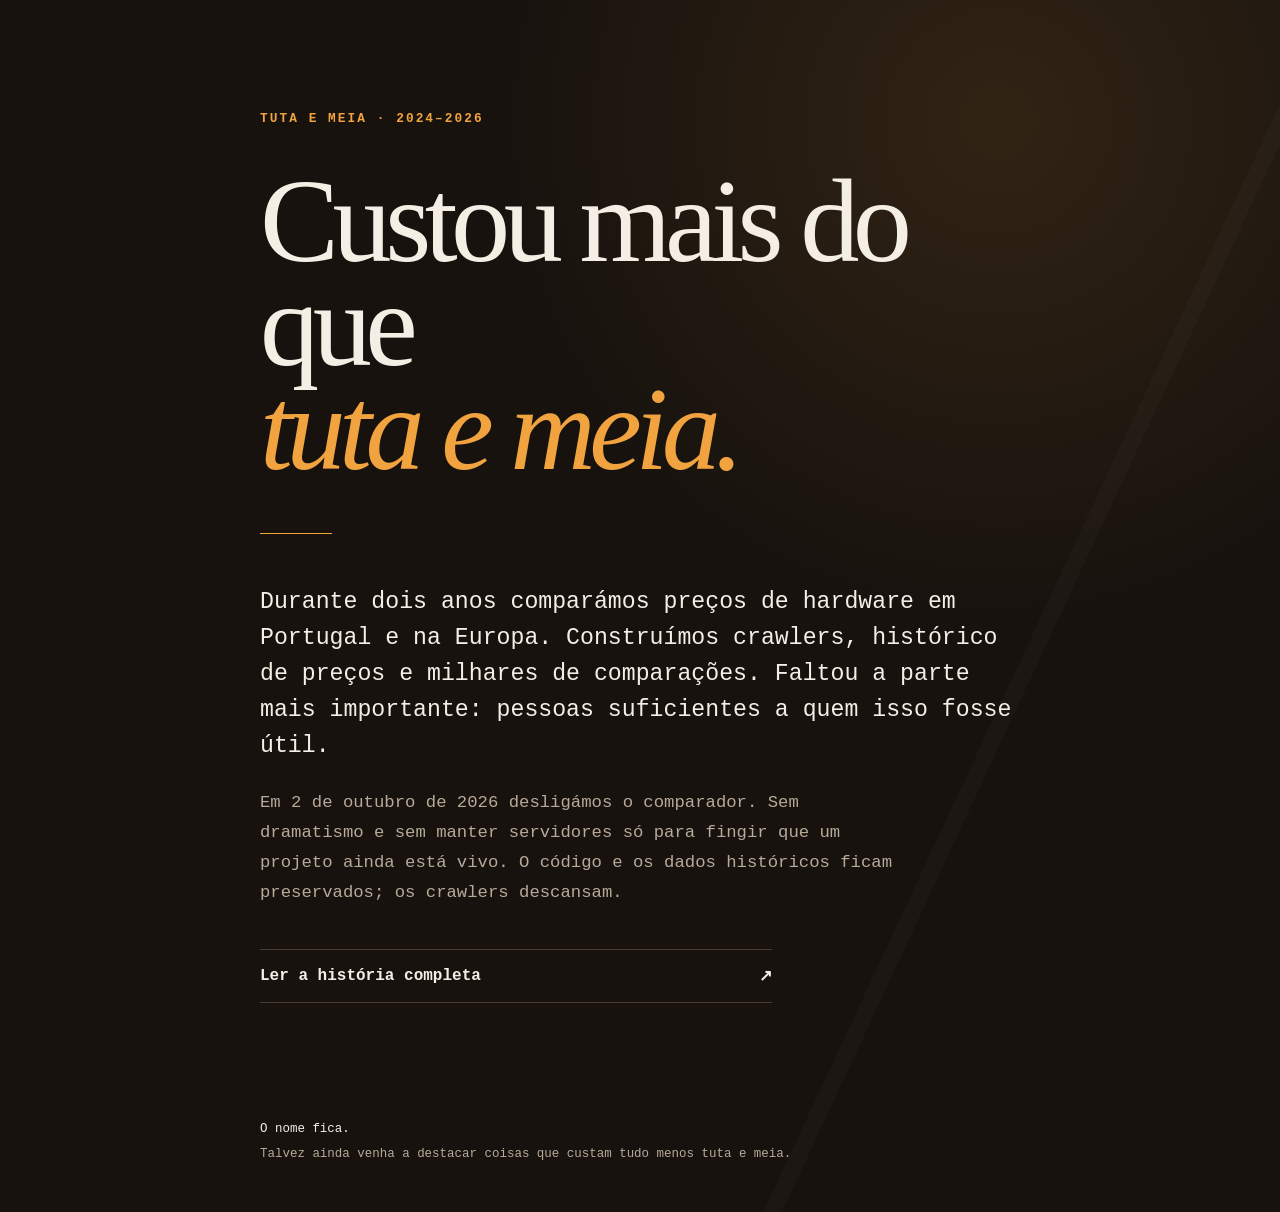
==== index.html @ b6647447 "Publish Tuta e Meia closure page" ====
<!doctype html>
<html lang="pt">
<head>
  <meta charset="utf-8">
  <meta name="viewport" content="width=device-width, initial-scale=1">
  <title>Tuta e Meia — fim das comparações</title>
  <meta name="description" content="O comparador de preços Tuta e Meia encerrou em 2 de outubro de 2026. O nome fica; os crawlers descansam.">
  <meta name="theme-color" content="#17120e">
  <link rel="canonical" href="https://tutaemeia.pt/">
  <link rel="stylesheet" href="/styles.css">
</head>
<body>
  <main>
    <p class="eyebrow">Tuta e Meia · 2024–2026</p>
    <h1>Custou mais do que<br><em>tuta e meia.</em></h1>

    <div class="rule" aria-hidden="true"></div>

    <p class="lead">
      Durante dois anos comparámos preços de hardware em Portugal e na Europa.
      Construímos crawlers, histórico de preços e milhares de comparações.
      Faltou a parte mais importante: pessoas suficientes a quem isso fosse útil.
    </p>

    <p>
      Em 2 de outubro de 2026 desligámos o comparador. Sem dramatismo e sem
      manter servidores só para fingir que um projeto ainda está vivo.
      O código e os dados históricos ficam preservados; os crawlers descansam.
    </p>

    <a class="story" href="https://blog.seliver.eu/i-built-a-price-comparison-engine-and-almost-nobody-came/">
      <span>Ler a história completa</span>
      <span aria-hidden="true">↗</span>
    </a>

    <footer>
      <span>O nome fica.</span>
      <span>Talvez ainda venha a destacar coisas que custam tudo menos tuta e meia.</span>
    </footer>
  </main>
</body>
</html>
---- styles.css ----
:root {
  color-scheme: dark;
  --ink: #f5eee5;
  --muted: #b8aa9a;
  --paper: #17120e;
  --accent: #f1a340;
  --line: #4a3b2e;
}

* {
  box-sizing: border-box;
}

html {
  min-height: 100%;
  background: var(--paper);
}

body {
  min-height: 100vh;
  margin: 0;
  color: var(--ink);
  background:
    radial-gradient(circle at 78% 10%, rgb(241 163 64 / 12%), transparent 32rem),
    linear-gradient(115deg, transparent 0 72%, rgb(255 255 255 / 2%) 72% 73%, transparent 73%);
  font-family: ui-monospace, SFMono-Regular, Menlo, Monaco, Consolas, "Liberation Mono", monospace;
}

main {
  width: min(100% - 2.5rem, 760px);
  margin: 0 auto;
  padding: clamp(4rem, 12vh, 9rem) 0 3rem;
}

.eyebrow {
  margin: 0 0 2.4rem;
  color: var(--accent);
  font-size: 0.8rem;
  font-weight: 700;
  letter-spacing: 0.16em;
  text-transform: uppercase;
}

h1 {
  max-width: 13ch;
  margin: 0;
  font-family: Georgia, "Times New Roman", serif;
  font-size: clamp(3.1rem, 10vw, 7.4rem);
  font-weight: 400;
  letter-spacing: -0.055em;
  line-height: 0.88;
}

h1 em {
  color: var(--accent);
  font-weight: 400;
}

.rule {
  width: 4.5rem;
  height: 1px;
  margin: 3.2rem 0;
  background: var(--accent);
}

p {
  max-width: 62ch;
  color: var(--muted);
  font-size: clamp(0.98rem, 2vw, 1.08rem);
  line-height: 1.75;
}

.lead {
  color: var(--ink);
  font-size: clamp(1.15rem, 3vw, 1.45rem);
  line-height: 1.55;
}

.story {
  display: flex;
  width: min(100%, 32rem);
  align-items: center;
  justify-content: space-between;
  margin-top: 2.5rem;
  padding: 1rem 0;
  border-top: 1px solid var(--line);
  border-bottom: 1px solid var(--line);
  color: var(--ink);
  font-weight: 700;
  text-decoration: none;
  transition: color 150ms ease, border-color 150ms ease;
}

.story:hover,
.story:focus-visible {
  border-color: var(--accent);
  color: var(--accent);
}

footer {
  display: grid;
  gap: 0.35rem;
  margin-top: clamp(5rem, 13vh, 9rem);
  color: var(--muted);
  font-size: 0.78rem;
  line-height: 1.55;
}

footer span:first-child {
  color: var(--ink);
}

@media (max-width: 520px) {
  main {
    width: min(100% - 2rem, 760px);
    padding-top: 3rem;
  }

  h1 {
    font-size: clamp(3rem, 16vw, 5rem);
  }
}
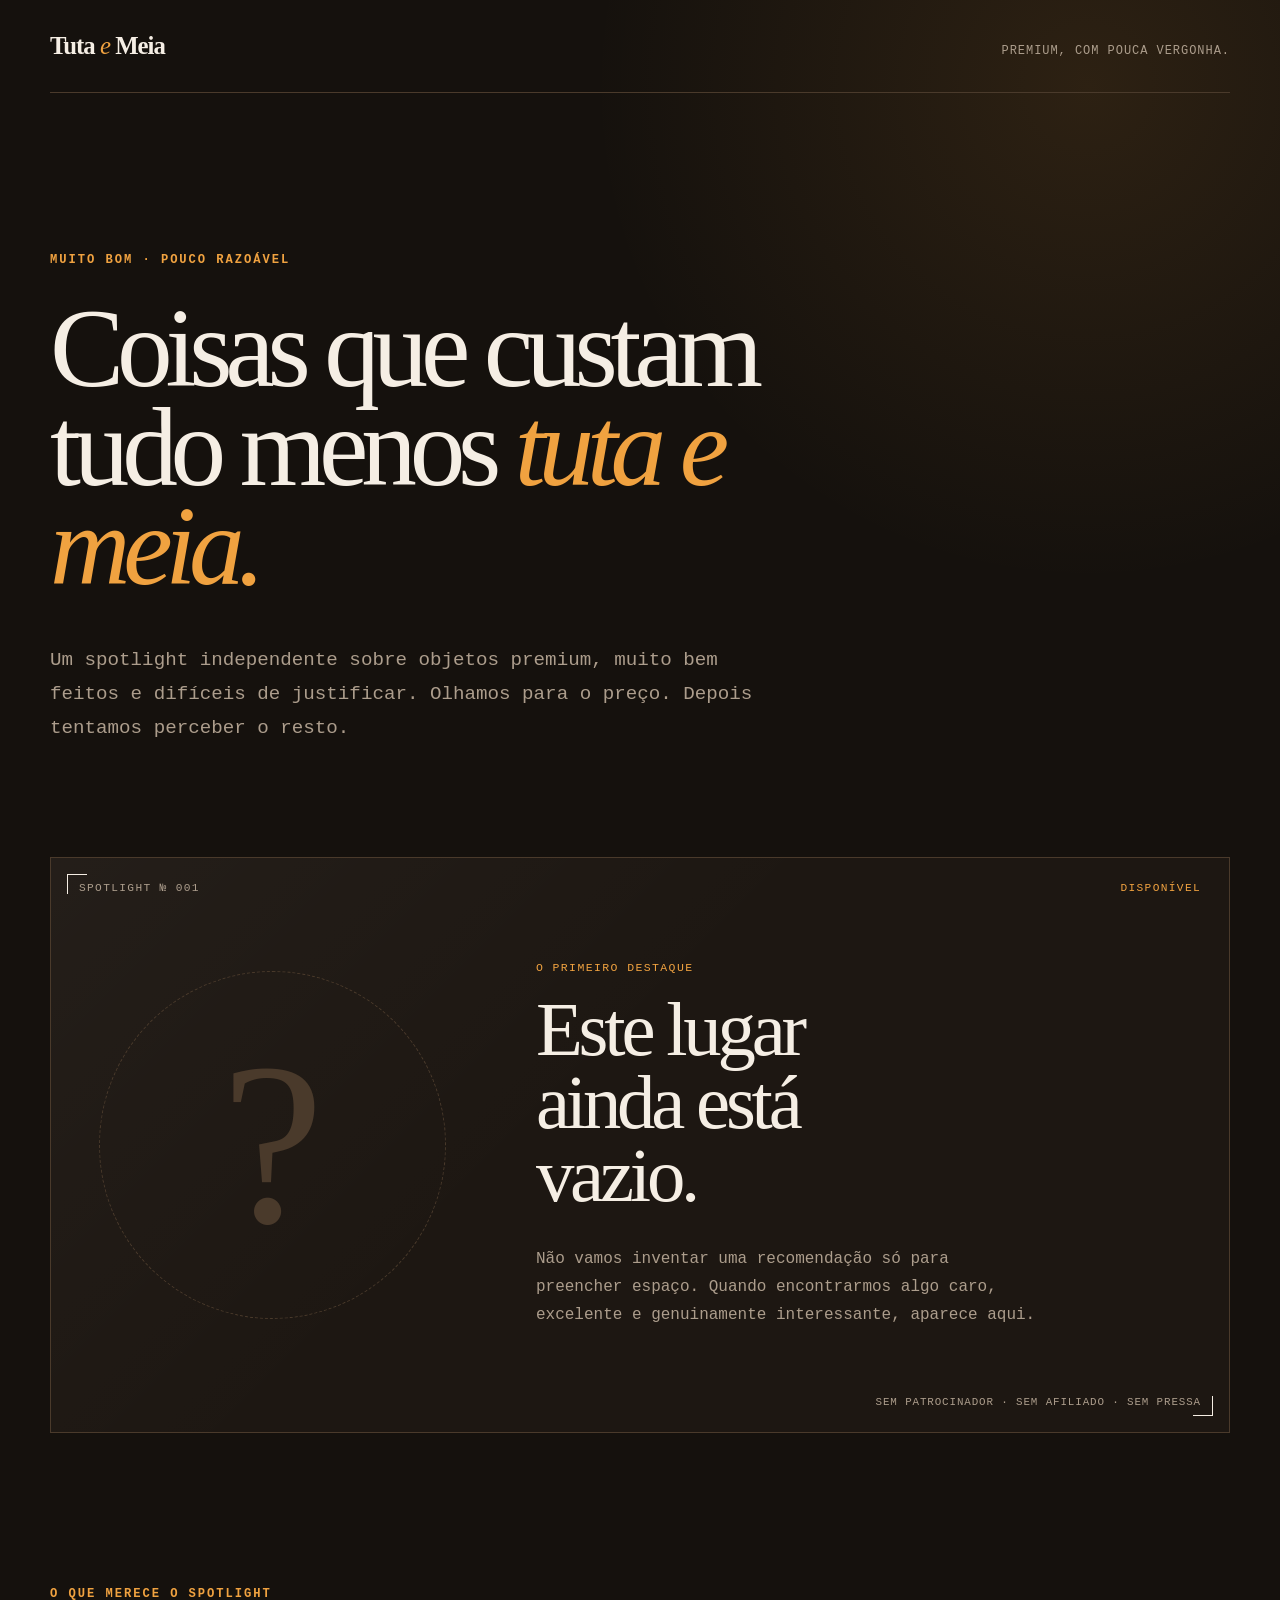
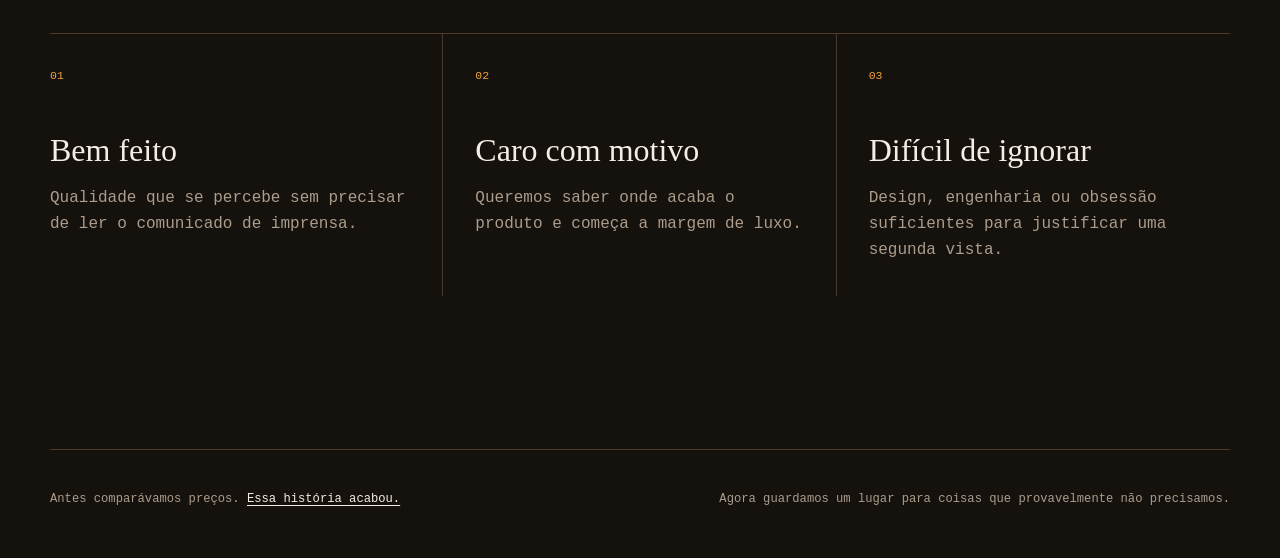
==== commit f292df42: "Turn homepage into premium spotlight landing page" ====
--- a/index.html
+++ b/index.html
@@ -3,40 +3,71 @@
 <head>
   <meta charset="utf-8">
   <meta name="viewport" content="width=device-width, initial-scale=1">
-  <title>Tuta e Meia — fim das comparações</title>
-  <meta name="description" content="O comparador de preços Tuta e Meia encerrou em 2 de outubro de 2026. O nome fica; os crawlers descansam.">
-  <meta name="theme-color" content="#17120e">
+  <title>Tuta e Meia — coisas que custam tudo menos tuta e meia</title>
+  <meta name="description" content="Um spotlight independente sobre objetos premium, muito bem feitos e difíceis de justificar.">
+  <meta name="theme-color" content="#15110d">
   <link rel="canonical" href="https://tutaemeia.pt/">
   <link rel="stylesheet" href="/styles.css">
 </head>
 <body>
+  <header class="site-header">
+    <a class="brand" href="/" aria-label="Tuta e Meia — início">Tuta <i>e</i> Meia</a>
+    <p>Premium, com pouca vergonha.</p>
+  </header>
+
   <main>
-    <p class="eyebrow">Tuta e Meia · 2024–2026</p>
-    <h1>Custou mais do que<br><em>tuta e meia.</em></h1>
+    <section class="hero" aria-labelledby="title">
+      <p class="eyebrow">Muito bom · Pouco razoável</p>
+      <h1 id="title">Coisas que custam<br>tudo menos <em>tuta e meia.</em></h1>
+      <p class="intro">
+        Um spotlight independente sobre objetos premium, muito bem feitos
+        e difíceis de justificar. Olhamos para o preço. Depois tentamos perceber o resto.
+      </p>
+    </section>
 
-    <div class="rule" aria-hidden="true"></div>
+    <section class="spotlight" aria-labelledby="spotlight-title">
+      <div class="spotlight-meta">
+        <span>Spotlight № 001</span>
+        <span>Disponível</span>
+      </div>
+      <div class="empty-mark" aria-hidden="true">?</div>
+      <div class="spotlight-copy">
+        <p class="empty-label">O primeiro destaque</p>
+        <h2 id="spotlight-title">Este lugar ainda está vazio.</h2>
+        <p>
+          Não vamos inventar uma recomendação só para preencher espaço.
+          Quando encontrarmos algo caro, excelente e genuinamente interessante,
+          aparece aqui.
+        </p>
+      </div>
+      <p class="spotlight-note">Sem patrocinador · Sem afiliado · Sem pressa</p>
+    </section>
 
-    <p class="lead">
-      Durante dois anos comparámos preços de hardware em Portugal e na Europa.
-      Construímos crawlers, histórico de preços e milhares de comparações.
-      Faltou a parte mais importante: pessoas suficientes a quem isso fosse útil.
-    </p>
+    <section class="criteria" aria-labelledby="criteria-title">
+      <p class="eyebrow" id="criteria-title">O que merece o spotlight</p>
+      <div class="criteria-grid">
+        <article>
+          <span>01</span>
+          <h2>Bem feito</h2>
+          <p>Qualidade que se percebe sem precisar de ler o comunicado de imprensa.</p>
+        </article>
+        <article>
+          <span>02</span>
+          <h2>Caro com motivo</h2>
+          <p>Queremos saber onde acaba o produto e começa a margem de luxo.</p>
+        </article>
+        <article>
+          <span>03</span>
+          <h2>Difícil de ignorar</h2>
+          <p>Design, engenharia ou obsessão suficientes para justificar uma segunda vista.</p>
+        </article>
+      </div>
+    </section>
+  </main>
 
-    <p>
-      Em 2 de outubro de 2026 desligámos o comparador. Sem dramatismo e sem
-      manter servidores só para fingir que um projeto ainda está vivo.
-      O código e os dados históricos ficam preservados; os crawlers descansam.
-    </p>
-
-    <a class="story" href="https://blog.seliver.eu/i-built-a-price-comparison-engine-and-almost-nobody-came/">
-      <span>Ler a história completa</span>
-      <span aria-hidden="true">↗</span>
-    </a>
-
-    <footer>
-      <span>O nome fica.</span>
-      <span>Talvez ainda venha a destacar coisas que custam tudo menos tuta e meia.</span>
-    </footer>
-  </main>
+  <footer>
+    <p>Antes comparávamos preços. <a href="https://blog.seliver.eu/i-built-a-price-comparison-engine-and-almost-nobody-came/">Essa história acabou.</a></p>
+    <p>Agora guardamos um lugar para coisas que provavelmente não precisamos.</p>
+  </footer>
 </body>
 </html>
--- a/styles.css
+++ b/styles.css
@@ -1,10 +1,11 @@
 :root {
   color-scheme: dark;
-  --ink: #f5eee5;
-  --muted: #b8aa9a;
-  --paper: #17120e;
-  --accent: #f1a340;
-  --line: #4a3b2e;
+  --ink: #f5eee4;
+  --muted: #ac9d8c;
+  --paper: #15110d;
+  --panel: #1d1712;
+  --accent: #f0a240;
+  --line: #4a3a2b;
 }
 
 * {
@@ -21,21 +22,59 @@
   margin: 0;
   color: var(--ink);
   background:
-    radial-gradient(circle at 78% 10%, rgb(241 163 64 / 12%), transparent 32rem),
-    linear-gradient(115deg, transparent 0 72%, rgb(255 255 255 / 2%) 72% 73%, transparent 73%);
+    radial-gradient(circle at 85% 4%, rgb(240 162 64 / 11%), transparent 31rem),
+    var(--paper);
   font-family: ui-monospace, SFMono-Regular, Menlo, Monaco, Consolas, "Liberation Mono", monospace;
 }
 
-main {
-  width: min(100% - 2.5rem, 760px);
-  margin: 0 auto;
-  padding: clamp(4rem, 12vh, 9rem) 0 3rem;
+a {
+  color: inherit;
+}
+
+.site-header,
+main,
+footer {
+  width: min(100% - 3rem, 1180px);
+  margin-inline: auto;
+}
+
+.site-header {
+  display: flex;
+  align-items: baseline;
+  justify-content: space-between;
+  padding: 2rem 0;
+  border-bottom: 1px solid var(--line);
+}
+
+.brand {
+  font-family: Georgia, "Times New Roman", serif;
+  font-size: 1.55rem;
+  font-weight: 700;
+  letter-spacing: -0.04em;
+  text-decoration: none;
+}
+
+.brand i {
+  color: var(--accent);
+  font-weight: 400;
+}
+
+.site-header p {
+  margin: 0;
+  color: var(--muted);
+  font-size: 0.75rem;
+  letter-spacing: 0.08em;
+  text-transform: uppercase;
+}
+
+.hero {
+  padding: clamp(5rem, 13vw, 10rem) 0 clamp(4rem, 9vw, 7rem);
 }
 
 .eyebrow {
-  margin: 0 0 2.4rem;
-  color: var(--accent);
-  font-size: 0.8rem;
+  margin: 0 0 2rem;
+  color: var(--accent);
+  font-size: 0.76rem;
   font-weight: 700;
   letter-spacing: 0.16em;
   text-transform: uppercase;
@@ -45,78 +84,263 @@
   max-width: 13ch;
   margin: 0;
   font-family: Georgia, "Times New Roman", serif;
-  font-size: clamp(3.1rem, 10vw, 7.4rem);
+  font-size: clamp(3.2rem, 8.7vw, 7.7rem);
+  font-weight: 400;
+  letter-spacing: -0.065em;
+  line-height: 0.89;
+}
+
+h1 em {
+  color: var(--accent);
+  font-weight: 400;
+}
+
+.intro {
+  max-width: 63ch;
+  margin: 3rem 0 0;
+  color: var(--muted);
+  font-size: clamp(1rem, 2vw, 1.2rem);
+  line-height: 1.75;
+}
+
+.spotlight {
+  position: relative;
+  display: grid;
+  grid-template-columns: minmax(11rem, 0.7fr) minmax(18rem, 1.3fr);
+  gap: clamp(2rem, 7vw, 6rem);
+  min-height: 36rem;
+  padding: clamp(1.5rem, 4vw, 3rem);
+  overflow: hidden;
+  border: 1px solid var(--line);
+  background:
+    linear-gradient(135deg, rgb(255 255 255 / 3%), transparent 45%),
+    var(--panel);
+}
+
+.spotlight::before,
+.spotlight::after {
+  position: absolute;
+  width: 1.2rem;
+  height: 1.2rem;
+  border-color: var(--accent);
+  content: "";
+}
+
+.spotlight::before {
+  top: 1rem;
+  left: 1rem;
+  border-top: 1px solid;
+  border-left: 1px solid;
+}
+
+.spotlight::after {
+  right: 1rem;
+  bottom: 1rem;
+  border-right: 1px solid;
+  border-bottom: 1px solid;
+}
+
+.spotlight-meta {
+  position: absolute;
+  inset: 1.5rem 1.75rem auto;
+  display: flex;
+  justify-content: space-between;
+  color: var(--muted);
+  font-size: 0.7rem;
+  letter-spacing: 0.12em;
+  text-transform: uppercase;
+}
+
+.spotlight-meta span:last-child {
+  color: var(--accent);
+}
+
+.empty-mark {
+  display: grid;
+  place-items: center;
+  align-self: center;
+  aspect-ratio: 1;
+  border: 1px dashed var(--line);
+  border-radius: 50%;
+  color: var(--line);
+  font-family: Georgia, "Times New Roman", serif;
+  font-size: clamp(7rem, 18vw, 15rem);
+  line-height: 1;
+}
+
+.spotlight-copy {
+  align-self: center;
+}
+
+.empty-label {
+  margin: 0 0 1.25rem;
+  color: var(--accent);
+  font-size: 0.72rem;
+  letter-spacing: 0.12em;
+  text-transform: uppercase;
+}
+
+.spotlight h2 {
+  max-width: 10ch;
+  margin: 0;
+  font-family: Georgia, "Times New Roman", serif;
+  font-size: clamp(2.6rem, 6vw, 5.8rem);
   font-weight: 400;
   letter-spacing: -0.055em;
-  line-height: 0.88;
-}
-
-h1 em {
-  color: var(--accent);
-  font-weight: 400;
-}
-
-.rule {
-  width: 4.5rem;
-  height: 1px;
-  margin: 3.2rem 0;
-  background: var(--accent);
-}
-
-p {
-  max-width: 62ch;
-  color: var(--muted);
-  font-size: clamp(0.98rem, 2vw, 1.08rem);
+  line-height: 0.95;
+}
+
+.spotlight-copy > p:last-child {
+  max-width: 52ch;
+  margin: 2rem 0 0;
+  color: var(--muted);
   line-height: 1.75;
 }
 
-.lead {
+.spotlight-note {
+  position: absolute;
+  right: 1.75rem;
+  bottom: 1.5rem;
+  margin: 0;
+  color: var(--muted);
+  font-size: 0.68rem;
+  letter-spacing: 0.08em;
+  text-transform: uppercase;
+}
+
+.criteria {
+  padding: clamp(6rem, 12vw, 10rem) 0;
+}
+
+.criteria-grid {
+  display: grid;
+  grid-template-columns: repeat(3, 1fr);
+  border-top: 1px solid var(--line);
+}
+
+.criteria article {
+  min-height: 15rem;
+  padding: 2rem 2rem 1rem 0;
+  border-right: 1px solid var(--line);
+}
+
+.criteria article:not(:first-child) {
+  padding-left: 2rem;
+}
+
+.criteria article:last-child {
+  border-right: 0;
+}
+
+.criteria article > span {
+  color: var(--accent);
+  font-size: 0.72rem;
+}
+
+.criteria h2 {
+  margin: 3rem 0 1rem;
+  font-family: Georgia, "Times New Roman", serif;
+  font-size: 2rem;
+  font-weight: 400;
+}
+
+.criteria article p {
+  color: var(--muted);
+  line-height: 1.65;
+}
+
+footer {
+  display: flex;
+  justify-content: space-between;
+  gap: 2rem;
+  padding: 2.5rem 0 3rem;
+  border-top: 1px solid var(--line);
+  color: var(--muted);
+  font-size: 0.76rem;
+  line-height: 1.6;
+}
+
+footer p {
+  margin: 0;
+}
+
+footer a,
+.back-link {
   color: var(--ink);
-  font-size: clamp(1.15rem, 3vw, 1.45rem);
-  line-height: 1.55;
-}
-
-.story {
-  display: flex;
-  width: min(100%, 32rem);
-  align-items: center;
-  justify-content: space-between;
-  margin-top: 2.5rem;
+  text-underline-offset: 0.25em;
+}
+
+.not-found main {
+  padding-top: clamp(4rem, 15vh, 10rem);
+}
+
+.not-found .intro {
+  margin-top: 2rem;
+}
+
+.back-link {
+  display: inline-flex;
+  gap: 2rem;
+  margin-top: 3rem;
   padding: 1rem 0;
   border-top: 1px solid var(--line);
   border-bottom: 1px solid var(--line);
-  color: var(--ink);
   font-weight: 700;
   text-decoration: none;
-  transition: color 150ms ease, border-color 150ms ease;
-}
-
-.story:hover,
-.story:focus-visible {
-  border-color: var(--accent);
-  color: var(--accent);
-}
-
-footer {
-  display: grid;
-  gap: 0.35rem;
-  margin-top: clamp(5rem, 13vh, 9rem);
-  color: var(--muted);
-  font-size: 0.78rem;
-  line-height: 1.55;
-}
-
-footer span:first-child {
-  color: var(--ink);
-}
-
-@media (max-width: 520px) {
-  main {
-    width: min(100% - 2rem, 760px);
-    padding-top: 3rem;
-  }
-
-  h1 {
-    font-size: clamp(3rem, 16vw, 5rem);
-  }
-}
+}
+
+.back-link:hover,
+.back-link:focus-visible,
+footer a:hover,
+footer a:focus-visible {
+  color: var(--accent);
+}
+
+@media (max-width: 720px) {
+  .site-header,
+  main,
+  footer {
+    width: min(100% - 2rem, 1180px);
+  }
+
+  .site-header p {
+    display: none;
+  }
+
+  .spotlight {
+    grid-template-columns: 1fr;
+    min-height: 46rem;
+    padding-top: 5rem;
+    padding-bottom: 5rem;
+  }
+
+  .empty-mark {
+    width: min(70vw, 16rem);
+    justify-self: center;
+  }
+
+  .spotlight-note {
+    right: auto;
+    left: 1.5rem;
+  }
+
+  .criteria-grid {
+    grid-template-columns: 1fr;
+  }
+
+  .criteria article,
+  .criteria article:not(:first-child) {
+    min-height: auto;
+    padding: 2rem 0;
+    border-right: 0;
+    border-bottom: 1px solid var(--line);
+  }
+
+  .criteria h2 {
+    margin-top: 1.5rem;
+  }
+
+  footer {
+    flex-direction: column;
+  }
+}
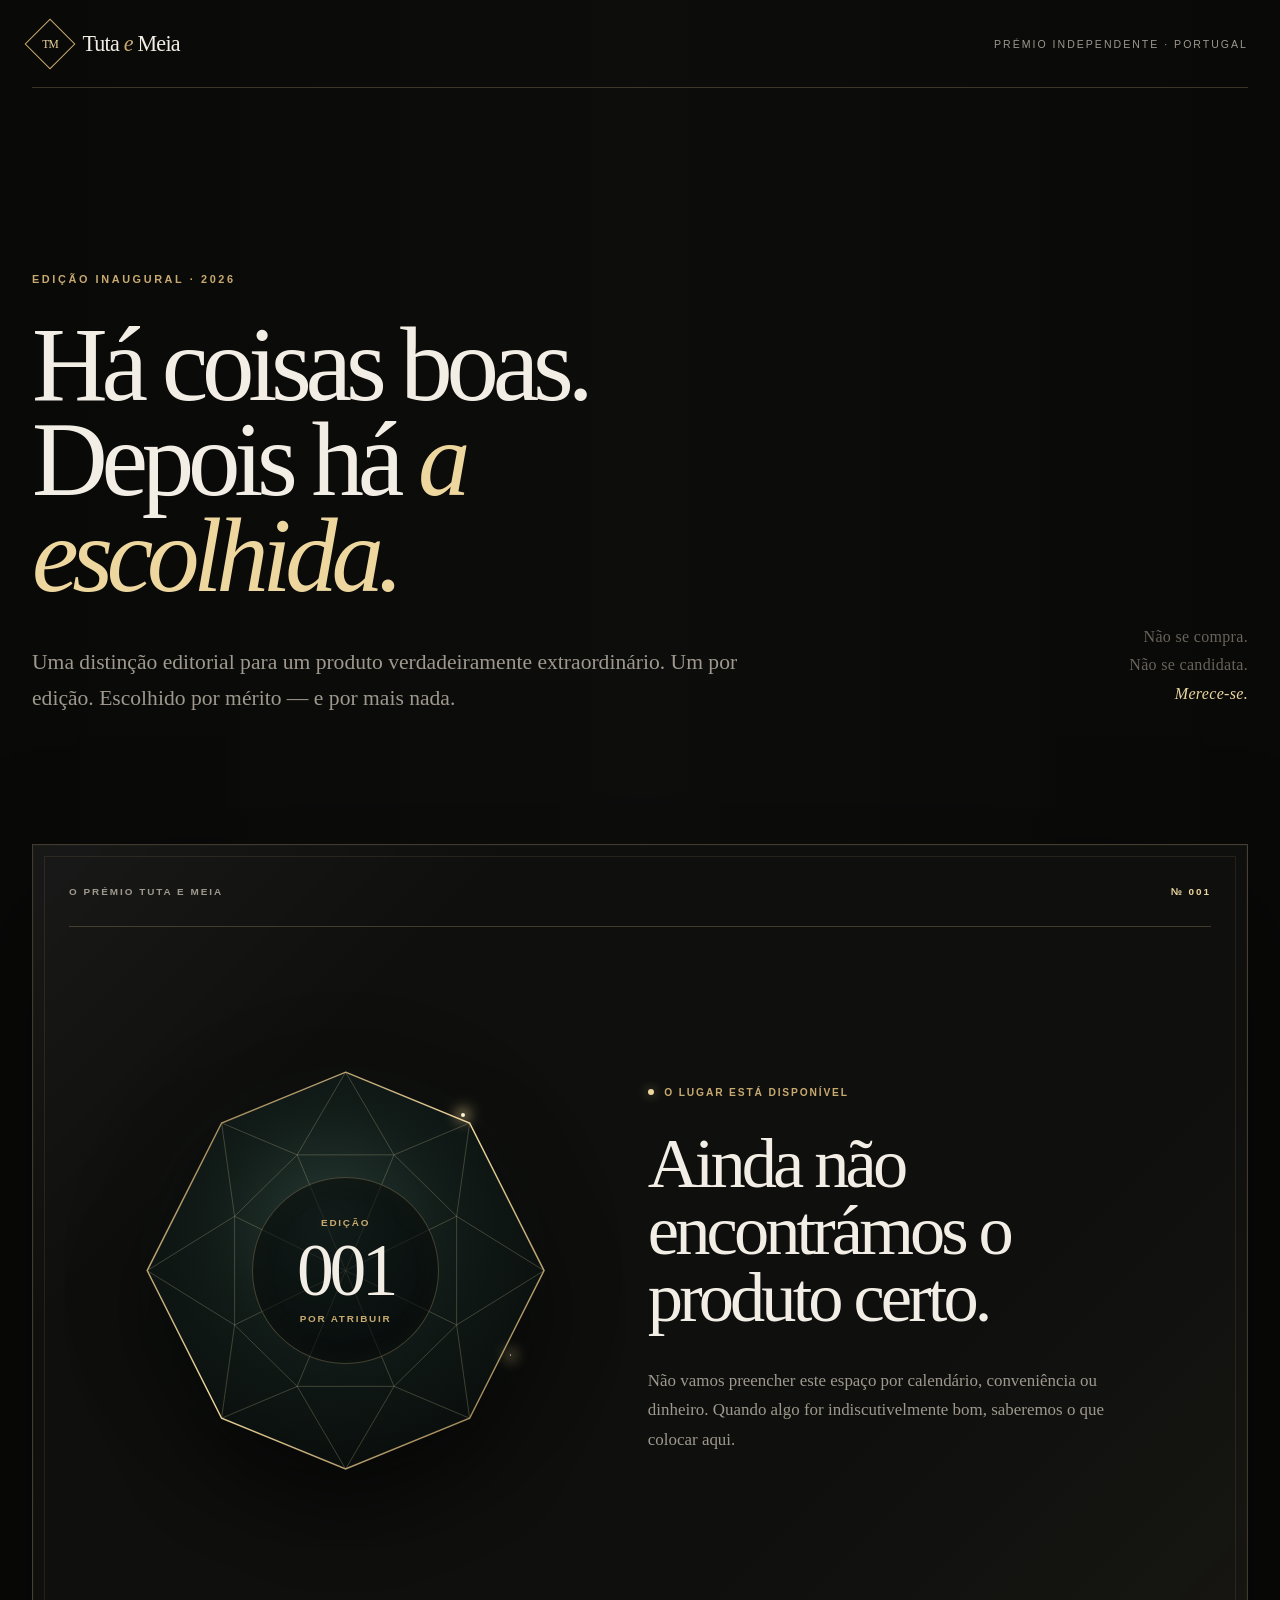
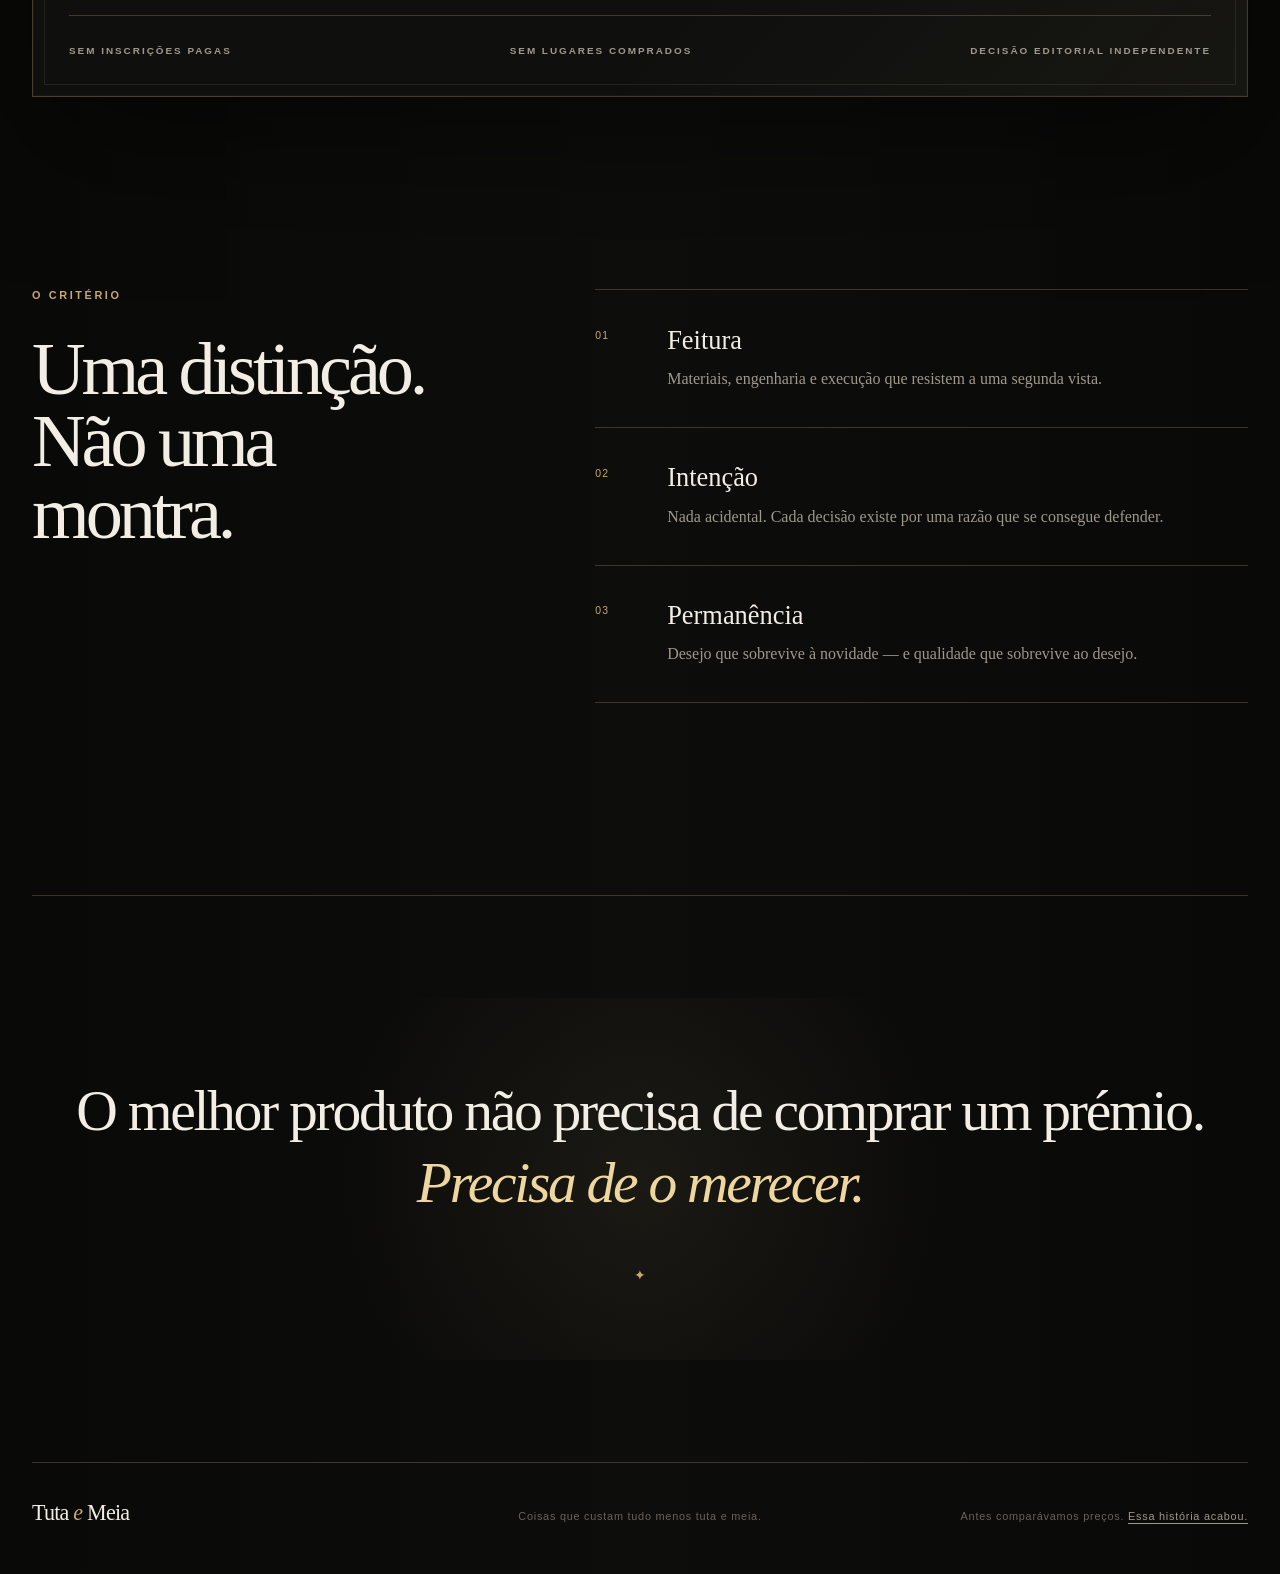
==== commit 71326998: "Polish the Tuta e Meia award page" ====
--- a/index.html
+++ b/index.html
@@ -3,71 +3,140 @@
 <head>
   <meta charset="utf-8">
   <meta name="viewport" content="width=device-width, initial-scale=1">
-  <title>Tuta e Meia — coisas que custam tudo menos tuta e meia</title>
-  <meta name="description" content="Um spotlight independente sobre objetos premium, muito bem feitos e difíceis de justificar.">
-  <meta name="theme-color" content="#15110d">
+  <title>Tuta e Meia — um prémio para coisas extraordinárias</title>
+  <meta name="description" content="Uma distinção editorial independente para um produto verdadeiramente extraordinário. Não se compra. Merece-se.">
+  <meta name="theme-color" content="#090908">
+  <meta property="og:type" content="website">
+  <meta property="og:locale" content="pt_PT">
+  <meta property="og:title" content="Tuta e Meia — o lugar está vazio">
+  <meta property="og:description" content="Uma distinção editorial independente. Um produto por edição. Nenhum lugar comprado.">
+  <meta property="og:url" content="https://tutaemeia.pt/">
   <link rel="canonical" href="https://tutaemeia.pt/">
+  <link rel="icon" href="/favicon.svg" type="image/svg+xml">
   <link rel="stylesheet" href="/styles.css">
 </head>
 <body>
+  <div class="ambient" aria-hidden="true"></div>
+
   <header class="site-header">
-    <a class="brand" href="/" aria-label="Tuta e Meia — início">Tuta <i>e</i> Meia</a>
-    <p>Premium, com pouca vergonha.</p>
+    <a class="brand" href="/" aria-label="Tuta e Meia — início">
+      <span class="brand-mark" aria-hidden="true"><span>TM</span></span>
+      <span class="wordmark">Tuta <i>e</i> Meia</span>
+    </a>
+    <p>Prémio independente · Portugal</p>
   </header>
 
   <main>
     <section class="hero" aria-labelledby="title">
-      <p class="eyebrow">Muito bom · Pouco razoável</p>
-      <h1 id="title">Coisas que custam<br>tudo menos <em>tuta e meia.</em></h1>
-      <p class="intro">
-        Um spotlight independente sobre objetos premium, muito bem feitos
-        e difíceis de justificar. Olhamos para o preço. Depois tentamos perceber o resto.
-      </p>
+      <div class="hero-copy">
+        <p class="eyebrow">Edição inaugural · 2026</p>
+        <h1 id="title">Há coisas boas.<br>Depois há <em>a escolhida.</em></h1>
+        <p class="intro">
+          Uma distinção editorial para um produto verdadeiramente extraordinário.
+          Um por edição. Escolhido por mérito — e por mais nada.
+        </p>
+      </div>
+      <p class="creed">Não se compra.<br>Não se candidata.<br><em>Merece-se.</em></p>
     </section>
 
-    <section class="spotlight" aria-labelledby="spotlight-title">
-      <div class="spotlight-meta">
-        <span>Spotlight № 001</span>
-        <span>Disponível</span>
+    <section class="award" aria-labelledby="award-title">
+      <div class="award-meta">
+        <span>O Prémio Tuta e Meia</span>
+        <span>№ 001</span>
       </div>
-      <div class="empty-mark" aria-hidden="true">?</div>
-      <div class="spotlight-copy">
-        <p class="empty-label">O primeiro destaque</p>
-        <h2 id="spotlight-title">Este lugar ainda está vazio.</h2>
-        <p>
-          Não vamos inventar uma recomendação só para preencher espaço.
-          Quando encontrarmos algo caro, excelente e genuinamente interessante,
-          aparece aqui.
-        </p>
+
+      <div class="award-stage">
+        <div class="jewel" aria-hidden="true">
+          <svg viewBox="0 0 360 360">
+            <defs>
+              <radialGradient id="stone" cx="46%" cy="38%" r="72%">
+                <stop offset="0" stop-color="#253832"/>
+                <stop offset=".42" stop-color="#111b18"/>
+                <stop offset="1" stop-color="#070a09"/>
+              </radialGradient>
+              <linearGradient id="gold" x1="0" y1="0" x2="1" y2="1">
+                <stop offset="0" stop-color="#80683e"/>
+                <stop offset=".48" stop-color="#f0d89f"/>
+                <stop offset="1" stop-color="#80683e"/>
+              </linearGradient>
+            </defs>
+            <path class="stone" d="M180 12 285 55 348 180 285 305 180 348 75 305 12 180 75 55Z"/>
+            <g class="facets">
+              <path d="M180 12 221 82 285 55 274 134 348 180"/>
+              <path d="m348 180-74 46 11 79-64-27-41 70"/>
+              <path d="m180 348-41-70-64 27 11-79-74-46"/>
+              <path d="m12 180 74-46-11-79 64 27 41-70"/>
+              <path d="m86 134 53-52h82l53 52v92l-53 52h-82l-53-52Z"/>
+              <path d="m86 134 94 46 94-46M86 226l94-46 94 46M139 82l41 98 41-98M139 278l41-98 41 98"/>
+            </g>
+            <path class="rim" d="M180 12 285 55 348 180 285 305 180 348 75 305 12 180 75 55Z"/>
+          </svg>
+          <div class="jewel-centre">
+            <span>Edição</span>
+            <strong>001</strong>
+            <small>Por atribuir</small>
+          </div>
+        </div>
+
+        <div class="award-copy">
+          <p class="award-status"><span></span> O lugar está disponível</p>
+          <h2 id="award-title">Ainda não encontrámos o produto certo.</h2>
+          <p>
+            Não vamos preencher este espaço por calendário, conveniência ou dinheiro.
+            Quando algo for indiscutivelmente bom, saberemos o que colocar aqui.
+          </p>
+        </div>
       </div>
-      <p class="spotlight-note">Sem patrocinador · Sem afiliado · Sem pressa</p>
+
+      <div class="award-foot">
+        <span>Sem inscrições pagas</span>
+        <span>Sem lugares comprados</span>
+        <span>Decisão editorial independente</span>
+      </div>
     </section>
 
-    <section class="criteria" aria-labelledby="criteria-title">
-      <p class="eyebrow" id="criteria-title">O que merece o spotlight</p>
-      <div class="criteria-grid">
+    <section class="principles" aria-labelledby="principles-title">
+      <div class="section-heading">
+        <p class="eyebrow">O critério</p>
+        <h2 id="principles-title">Uma distinção.<br>Não uma montra.</h2>
+      </div>
+
+      <div class="principle-list">
         <article>
           <span>01</span>
-          <h2>Bem feito</h2>
-          <p>Qualidade que se percebe sem precisar de ler o comunicado de imprensa.</p>
+          <div>
+            <h3>Feitura</h3>
+            <p>Materiais, engenharia e execução que resistem a uma segunda vista.</p>
+          </div>
         </article>
         <article>
           <span>02</span>
-          <h2>Caro com motivo</h2>
-          <p>Queremos saber onde acaba o produto e começa a margem de luxo.</p>
+          <div>
+            <h3>Intenção</h3>
+            <p>Nada acidental. Cada decisão existe por uma razão que se consegue defender.</p>
+          </div>
         </article>
         <article>
           <span>03</span>
-          <h2>Difícil de ignorar</h2>
-          <p>Design, engenharia ou obsessão suficientes para justificar uma segunda vista.</p>
+          <div>
+            <h3>Permanência</h3>
+            <p>Desejo que sobrevive à novidade — e qualidade que sobrevive ao desejo.</p>
+          </div>
         </article>
       </div>
+    </section>
+
+    <section class="closing" aria-label="Manifesto">
+      <p>O melhor produto não precisa de comprar um prémio.</p>
+      <p>Precisa de o merecer.</p>
+      <span aria-hidden="true">✦</span>
     </section>
   </main>
 
   <footer>
-    <p>Antes comparávamos preços. <a href="https://blog.seliver.eu/i-built-a-price-comparison-engine-and-almost-nobody-came/">Essa história acabou.</a></p>
-    <p>Agora guardamos um lugar para coisas que provavelmente não precisamos.</p>
+    <a class="footer-brand" href="/">Tuta <i>e</i> Meia</a>
+    <p>Coisas que custam tudo menos tuta e meia.</p>
+    <p class="history">Antes comparávamos preços. <a href="https://blog.seliver.eu/i-built-a-price-comparison-engine-and-almost-nobody-came/">Essa história acabou.</a></p>
   </footer>
 </body>
 </html>
--- a/styles.css
+++ b/styles.css
@@ -1,11 +1,15 @@
 :root {
   color-scheme: dark;
-  --ink: #f5eee4;
-  --muted: #ac9d8c;
-  --paper: #15110d;
-  --panel: #1d1712;
-  --accent: #f0a240;
-  --line: #4a3a2b;
+  --ink: #f3eee5;
+  --muted: #9e988d;
+  --dim: #68635b;
+  --void: #090908;
+  --panel: #0f100e;
+  --gold: #c8aa70;
+  --gold-light: #eed79f;
+  --line: rgb(220 194 139 / 24%);
+  --serif: "Iowan Old Style", Baskerville, "Times New Roman", serif;
+  --sans: "Helvetica Neue", Helvetica, Arial, sans-serif;
 }
 
 * {
@@ -14,17 +18,44 @@
 
 html {
   min-height: 100%;
-  background: var(--paper);
+  background: var(--void);
+  scroll-behavior: smooth;
 }
 
 body {
   min-height: 100vh;
   margin: 0;
+  overflow-x: hidden;
   color: var(--ink);
   background:
-    radial-gradient(circle at 85% 4%, rgb(240 162 64 / 11%), transparent 31rem),
-    var(--paper);
-  font-family: ui-monospace, SFMono-Regular, Menlo, Monaco, Consolas, "Liberation Mono", monospace;
+    linear-gradient(90deg, transparent, rgb(255 255 255 / 1.5%) 50%, transparent),
+    var(--void);
+  font-family: var(--sans);
+  -webkit-font-smoothing: antialiased;
+}
+
+body::before {
+  position: fixed;
+  z-index: -2;
+  inset: 0;
+  background:
+    radial-gradient(circle at 50% -10%, rgb(202 170 106 / 13%), transparent 34rem),
+    radial-gradient(circle at 8% 48%, rgb(22 57 46 / 20%), transparent 30rem),
+    radial-gradient(circle at 94% 76%, rgb(83 54 35 / 13%), transparent 28rem);
+  content: "";
+  pointer-events: none;
+}
+
+.ambient {
+  position: fixed;
+  z-index: -1;
+  inset: 0;
+  opacity: 0.28;
+  background-image:
+    repeating-linear-gradient(0deg, transparent 0 3px, rgb(255 255 255 / 1.8%) 4px),
+    linear-gradient(115deg, transparent 0 48%, rgb(255 255 255 / 1.5%) 50%, transparent 52%);
+  mask-image: linear-gradient(to bottom, black, transparent 85%);
+  pointer-events: none;
 }
 
 a {
@@ -34,244 +65,485 @@
 .site-header,
 main,
 footer {
-  width: min(100% - 3rem, 1180px);
+  width: min(100% - 4rem, 1280px);
   margin-inline: auto;
 }
 
 .site-header {
   display: flex;
-  align-items: baseline;
+  align-items: center;
   justify-content: space-between;
-  padding: 2rem 0;
+  padding: 1.6rem 0;
   border-bottom: 1px solid var(--line);
 }
 
 .brand {
-  font-family: Georgia, "Times New Roman", serif;
-  font-size: 1.55rem;
-  font-weight: 700;
-  letter-spacing: -0.04em;
+  display: inline-flex;
+  align-items: center;
+  gap: 0.9rem;
   text-decoration: none;
 }
 
-.brand i {
-  color: var(--accent);
+.brand-mark {
+  display: grid;
+  width: 2.25rem;
+  aspect-ratio: 1;
+  place-items: center;
+  transform: rotate(45deg);
+  border: 1px solid var(--gold);
+  color: var(--gold-light);
+  font-family: var(--serif);
+  font-size: 0.72rem;
+  letter-spacing: -0.08em;
+  text-indent: -0.05em;
+}
+
+.brand-mark > span {
+  display: block;
+  transform: rotate(-45deg);
+}
+
+.wordmark,
+.footer-brand {
+  font-family: var(--serif);
+  font-size: 1.38rem;
+  letter-spacing: -0.035em;
+}
+
+.wordmark i,
+.footer-brand i {
+  color: var(--gold);
   font-weight: 400;
 }
 
 .site-header p {
   margin: 0;
   color: var(--muted);
-  font-size: 0.75rem;
-  letter-spacing: 0.08em;
+  font-size: 0.66rem;
+  letter-spacing: 0.19em;
   text-transform: uppercase;
 }
 
 .hero {
-  padding: clamp(5rem, 13vw, 10rem) 0 clamp(4rem, 9vw, 7rem);
+  display: grid;
+  grid-template-columns: minmax(0, 1fr) auto;
+  gap: 4rem;
+  align-items: end;
+  min-height: min(48rem, 84vh);
+  padding: clamp(6rem, 13vw, 11rem) 0 clamp(5rem, 10vw, 8rem);
 }
 
 .eyebrow {
   margin: 0 0 2rem;
-  color: var(--accent);
-  font-size: 0.76rem;
-  font-weight: 700;
-  letter-spacing: 0.16em;
+  color: var(--gold);
+  font-size: 0.68rem;
+  font-weight: 600;
+  letter-spacing: 0.24em;
   text-transform: uppercase;
+}
+
+h1,
+.award-copy h2,
+.section-heading h2,
+.closing p {
+  font-family: var(--serif);
+  font-weight: 400;
 }
 
 h1 {
   max-width: 13ch;
   margin: 0;
-  font-family: Georgia, "Times New Roman", serif;
-  font-size: clamp(3.2rem, 8.7vw, 7.7rem);
+  font-size: clamp(3.7rem, 8.2vw, 7.4rem);
+  letter-spacing: -0.06em;
+  line-height: 0.91;
+}
+
+h1 em {
+  color: var(--gold-light);
   font-weight: 400;
-  letter-spacing: -0.065em;
-  line-height: 0.89;
-}
-
-h1 em {
-  color: var(--accent);
-  font-weight: 400;
 }
 
 .intro {
-  max-width: 63ch;
-  margin: 3rem 0 0;
+  max-width: 48rem;
+  margin: 2.6rem 0 0;
   color: var(--muted);
-  font-size: clamp(1rem, 2vw, 1.2rem);
-  line-height: 1.75;
-}
-
-.spotlight {
+  font-family: var(--serif);
+  font-size: clamp(1.08rem, 1.7vw, 1.35rem);
+  line-height: 1.65;
+}
+
+.creed {
+  margin: 0 0 0.45rem;
+  color: var(--dim);
+  font-family: var(--serif);
+  font-size: 1rem;
+  letter-spacing: 0.02em;
+  line-height: 1.8;
+  text-align: right;
+}
+
+.creed em {
+  color: var(--gold-light);
+}
+
+.award {
   position: relative;
-  display: grid;
-  grid-template-columns: minmax(11rem, 0.7fr) minmax(18rem, 1.3fr);
-  gap: clamp(2rem, 7vw, 6rem);
-  min-height: 36rem;
-  padding: clamp(1.5rem, 4vw, 3rem);
+  padding: clamp(1.25rem, 3vw, 2.25rem);
   overflow: hidden;
   border: 1px solid var(--line);
   background:
-    linear-gradient(135deg, rgb(255 255 255 / 3%), transparent 45%),
+    linear-gradient(135deg, rgb(255 255 255 / 4%), transparent 24%),
+    linear-gradient(315deg, rgb(200 170 112 / 4%), transparent 32%),
     var(--panel);
-}
-
-.spotlight::before,
-.spotlight::after {
+  box-shadow:
+    0 3rem 8rem rgb(0 0 0 / 48%),
+    inset 0 0 0 1px rgb(255 255 255 / 2%);
+}
+
+.award::before {
   position: absolute;
-  width: 1.2rem;
-  height: 1.2rem;
-  border-color: var(--accent);
+  inset: 0.7rem;
+  border: 1px solid rgb(220 194 139 / 10%);
   content: "";
-}
-
-.spotlight::before {
-  top: 1rem;
-  left: 1rem;
-  border-top: 1px solid;
-  border-left: 1px solid;
-}
-
-.spotlight::after {
-  right: 1rem;
-  bottom: 1rem;
-  border-right: 1px solid;
-  border-bottom: 1px solid;
-}
-
-.spotlight-meta {
+  pointer-events: none;
+}
+
+.award::after {
   position: absolute;
-  inset: 1.5rem 1.75rem auto;
+  top: -40%;
+  left: -80%;
+  width: 35%;
+  height: 180%;
+  transform: rotate(18deg);
+  background: linear-gradient(90deg, transparent, rgb(255 240 199 / 5%), transparent);
+  content: "";
+  pointer-events: none;
+  animation: glint 12s ease-in-out infinite 2s;
+}
+
+@keyframes glint {
+  0%, 72% { left: -80%; }
+  88%, 100% { left: 140%; }
+}
+
+.award-meta,
+.award-foot {
+  position: relative;
+  z-index: 2;
   display: flex;
   justify-content: space-between;
   color: var(--muted);
-  font-size: 0.7rem;
-  letter-spacing: 0.12em;
+  font-size: 0.62rem;
+  font-weight: 600;
+  letter-spacing: 0.2em;
   text-transform: uppercase;
 }
 
-.spotlight-meta span:last-child {
-  color: var(--accent);
-}
-
-.empty-mark {
-  display: grid;
+.award-meta {
+  padding: 0.3rem 0 1.8rem;
+  border-bottom: 1px solid var(--line);
+}
+
+.award-meta span:last-child {
+  color: var(--gold-light);
+}
+
+.award-stage {
+  position: relative;
+  z-index: 1;
+  display: grid;
+  grid-template-columns: minmax(22rem, 0.92fr) minmax(22rem, 1.08fr);
+  gap: clamp(3rem, 7vw, 7rem);
+  align-items: center;
+  min-height: 43rem;
+  padding: clamp(4rem, 8vw, 7rem) clamp(1rem, 5vw, 5rem);
+}
+
+.award-stage::before {
+  position: absolute;
+  z-index: -1;
+  top: 50%;
+  left: 24%;
+  width: min(44vw, 37rem);
+  aspect-ratio: 1;
+  transform: translate(-50%, -50%);
+  border-radius: 50%;
+  background: radial-gradient(circle, rgb(30 69 57 / 34%), rgb(10 14 12 / 5%) 50%, transparent 71%);
+  filter: blur(2px);
+  content: "";
+}
+
+.jewel {
+  position: relative;
+  display: grid;
+  width: min(100%, 29rem);
+  aspect-ratio: 1;
   place-items: center;
-  align-self: center;
+  justify-self: center;
+  filter: drop-shadow(0 2.5rem 2.4rem rgb(0 0 0 / 58%));
+}
+
+.jewel::before,
+.jewel::after {
+  position: absolute;
+  width: 0.25rem;
   aspect-ratio: 1;
-  border: 1px dashed var(--line);
   border-radius: 50%;
-  color: var(--line);
-  font-family: Georgia, "Times New Roman", serif;
-  font-size: clamp(7rem, 18vw, 15rem);
+  background: #fff4d4;
+  box-shadow: 0 0 0.8rem 0.28rem rgb(255 222 157 / 62%);
+  content: "";
+}
+
+.jewel::before {
+  top: 13%;
+  right: 22%;
+}
+
+.jewel::after {
+  right: 11%;
+  bottom: 30%;
+  width: 0.12rem;
+  opacity: 0.65;
+}
+
+.jewel svg {
+  width: 100%;
+  height: 100%;
+  overflow: visible;
+}
+
+.jewel .stone {
+  fill: url(#stone);
+}
+
+.jewel .rim {
+  fill: none;
+  stroke: url(#gold);
+  stroke-width: 1.25;
+}
+
+.jewel .facets {
+  fill: none;
+  stroke: rgb(230 210 166 / 27%);
+  stroke-width: 0.75;
+}
+
+.jewel-centre {
+  position: absolute;
+  display: flex;
+  flex-direction: column;
+  align-items: center;
+  justify-content: center;
+  width: 44%;
+  aspect-ratio: 1;
+  border: 1px solid rgb(220 194 139 / 28%);
+  border-radius: 50%;
+  background: rgb(4 8 7 / 58%);
+  box-shadow: inset 0 0 2rem rgb(200 170 112 / 4%);
+  text-align: center;
+}
+
+.jewel-centre span,
+.jewel-centre small {
+  color: var(--gold);
+  font-size: clamp(0.45rem, 1vw, 0.62rem);
+  font-weight: 600;
+  letter-spacing: 0.18em;
+  text-transform: uppercase;
+}
+
+.jewel-centre strong {
+  margin: 0.35rem 0;
+  color: var(--ink);
+  font-family: var(--serif);
+  font-size: clamp(2.5rem, 7vw, 4.6rem);
+  font-weight: 400;
+  letter-spacing: -0.06em;
   line-height: 1;
 }
 
-.spotlight-copy {
-  align-self: center;
-}
-
-.empty-label {
-  margin: 0 0 1.25rem;
-  color: var(--accent);
-  font-size: 0.72rem;
-  letter-spacing: 0.12em;
+.award-copy {
+  max-width: 35rem;
+}
+
+.award-status {
+  display: flex;
+  gap: 0.65rem;
+  align-items: center;
+  margin: 0 0 2rem;
+  color: var(--gold);
+  font-size: 0.64rem;
+  font-weight: 600;
+  letter-spacing: 0.18em;
   text-transform: uppercase;
 }
 
-.spotlight h2 {
-  max-width: 10ch;
-  margin: 0;
-  font-family: Georgia, "Times New Roman", serif;
-  font-size: clamp(2.6rem, 6vw, 5.8rem);
-  font-weight: 400;
+.award-status span {
+  width: 0.38rem;
+  aspect-ratio: 1;
+  border-radius: 50%;
+  background: var(--gold-light);
+  box-shadow: 0 0 0.65rem rgb(238 215 159 / 55%);
+}
+
+.award-copy h2 {
+  margin: 0;
+  font-size: clamp(2.8rem, 5.5vw, 5.2rem);
   letter-spacing: -0.055em;
   line-height: 0.95;
 }
 
-.spotlight-copy > p:last-child {
-  max-width: 52ch;
-  margin: 2rem 0 0;
+.award-copy > p:last-child {
+  max-width: 33rem;
+  margin: 2.2rem 0 0;
   color: var(--muted);
+  font-family: var(--serif);
+  font-size: 1.06rem;
   line-height: 1.75;
 }
 
-.spotlight-note {
+.award-foot {
+  gap: 1.5rem;
+  padding: 1.8rem 0 0.3rem;
+  border-top: 1px solid var(--line);
+}
+
+.principles {
+  display: grid;
+  grid-template-columns: minmax(18rem, 0.8fr) minmax(28rem, 1.2fr);
+  gap: clamp(4rem, 10vw, 10rem);
+  padding: clamp(8rem, 15vw, 14rem) 0;
+}
+
+.section-heading h2 {
+  margin: 0;
+  font-size: clamp(3rem, 5.8vw, 5.4rem);
+  letter-spacing: -0.055em;
+  line-height: 0.97;
+}
+
+.principle-list {
+  border-top: 1px solid var(--line);
+}
+
+.principle-list article {
+  display: grid;
+  grid-template-columns: 3rem 1fr;
+  gap: 1.5rem;
+  padding: 2.15rem 0;
+  border-bottom: 1px solid var(--line);
+}
+
+.principle-list article > span {
+  padding-top: 0.35rem;
+  color: var(--gold);
+  font-size: 0.65rem;
+  letter-spacing: 0.12em;
+}
+
+.principle-list h3 {
+  margin: 0 0 0.65rem;
+  font-family: var(--serif);
+  font-size: 1.65rem;
+  font-weight: 400;
+}
+
+.principle-list p {
+  max-width: 34rem;
+  margin: 0;
+  color: var(--muted);
+  font-family: var(--serif);
+  font-size: 1rem;
+  line-height: 1.65;
+}
+
+.closing {
+  position: relative;
+  padding: clamp(7rem, 14vw, 13rem) 2rem;
+  border-top: 1px solid var(--line);
+  text-align: center;
+}
+
+.closing::before {
   position: absolute;
-  right: 1.75rem;
-  bottom: 1.5rem;
-  margin: 0;
+  inset: 18% 15%;
+  background: radial-gradient(circle, rgb(200 170 112 / 8%), transparent 66%);
+  content: "";
+  pointer-events: none;
+}
+
+.closing p {
+  position: relative;
+  margin: 0;
+  font-size: clamp(2rem, 4.5vw, 4rem);
+  letter-spacing: -0.04em;
+  line-height: 1.25;
+}
+
+.closing p:nth-child(2) {
+  color: var(--gold-light);
+  font-style: italic;
+}
+
+.closing span {
+  position: relative;
+  display: block;
+  margin-top: 3rem;
+  color: var(--gold);
+  font-size: 0.85rem;
+}
+
+footer {
+  display: grid;
+  grid-template-columns: 1fr auto 1fr;
+  gap: 2rem;
+  align-items: baseline;
+  padding: 2.3rem 0 3rem;
+  border-top: 1px solid var(--line);
+  color: var(--dim);
+  font-size: 0.68rem;
+  letter-spacing: 0.07em;
+}
+
+footer p {
+  margin: 0;
+}
+
+.footer-brand {
+  color: var(--ink);
+  text-decoration: none;
+}
+
+.history {
+  text-align: right;
+}
+
+.history a,
+.back-link {
   color: var(--muted);
-  font-size: 0.68rem;
-  letter-spacing: 0.08em;
-  text-transform: uppercase;
-}
-
-.criteria {
-  padding: clamp(6rem, 12vw, 10rem) 0;
-}
-
-.criteria-grid {
-  display: grid;
-  grid-template-columns: repeat(3, 1fr);
-  border-top: 1px solid var(--line);
-}
-
-.criteria article {
-  min-height: 15rem;
-  padding: 2rem 2rem 1rem 0;
-  border-right: 1px solid var(--line);
-}
-
-.criteria article:not(:first-child) {
-  padding-left: 2rem;
-}
-
-.criteria article:last-child {
-  border-right: 0;
-}
-
-.criteria article > span {
-  color: var(--accent);
-  font-size: 0.72rem;
-}
-
-.criteria h2 {
-  margin: 3rem 0 1rem;
-  font-family: Georgia, "Times New Roman", serif;
-  font-size: 2rem;
-  font-weight: 400;
-}
-
-.criteria article p {
-  color: var(--muted);
-  line-height: 1.65;
-}
-
-footer {
-  display: flex;
-  justify-content: space-between;
-  gap: 2rem;
-  padding: 2.5rem 0 3rem;
-  border-top: 1px solid var(--line);
-  color: var(--muted);
-  font-size: 0.76rem;
-  line-height: 1.6;
-}
-
-footer p {
-  margin: 0;
-}
-
-footer a,
-.back-link {
-  color: var(--ink);
-  text-underline-offset: 0.25em;
+  text-underline-offset: 0.28em;
+}
+
+.history a:hover,
+.history a:focus-visible,
+.back-link:hover,
+.back-link:focus-visible {
+  color: var(--gold-light);
+}
+
+.not-found .site-header {
+  margin-bottom: 0;
 }
 
 .not-found main {
-  padding-top: clamp(4rem, 15vh, 10rem);
+  display: grid;
+  min-height: calc(100vh - 7rem);
+  align-content: center;
+  padding-block: 5rem;
+}
+
+.not-found h1 {
+  max-width: 11ch;
 }
 
 .not-found .intro {
@@ -281,66 +553,117 @@
 .back-link {
   display: inline-flex;
   gap: 2rem;
+  width: fit-content;
   margin-top: 3rem;
   padding: 1rem 0;
   border-top: 1px solid var(--line);
   border-bottom: 1px solid var(--line);
-  font-weight: 700;
+  font-size: 0.7rem;
+  font-weight: 600;
+  letter-spacing: 0.16em;
   text-decoration: none;
-}
-
-.back-link:hover,
-.back-link:focus-visible,
-footer a:hover,
-footer a:focus-visible {
-  color: var(--accent);
-}
-
-@media (max-width: 720px) {
+  text-transform: uppercase;
+}
+
+@media (max-width: 850px) {
   .site-header,
   main,
   footer {
-    width: min(100% - 2rem, 1180px);
-  }
-
+    width: min(100% - 2rem, 1280px);
+  }
+
+  .hero {
+    grid-template-columns: 1fr;
+    gap: 3rem;
+    min-height: auto;
+  }
+
+  .creed {
+    text-align: left;
+  }
+
+  .award-stage {
+    grid-template-columns: 1fr;
+    gap: 4rem;
+    min-height: 0;
+  }
+
+  .award-stage::before {
+    top: 28%;
+    left: 50%;
+    width: min(90vw, 34rem);
+  }
+
+  .jewel {
+    width: min(78vw, 26rem);
+  }
+
+  .award-copy {
+    max-width: 38rem;
+  }
+
+  .principles {
+    grid-template-columns: 1fr;
+  }
+
+  footer {
+    grid-template-columns: 1fr;
+  }
+
+  .history {
+    text-align: left;
+  }
+}
+
+@media (max-width: 540px) {
   .site-header p {
     display: none;
   }
 
-  .spotlight {
-    grid-template-columns: 1fr;
-    min-height: 46rem;
-    padding-top: 5rem;
-    padding-bottom: 5rem;
-  }
-
-  .empty-mark {
-    width: min(70vw, 16rem);
-    justify-self: center;
-  }
-
-  .spotlight-note {
-    right: auto;
-    left: 1.5rem;
-  }
-
-  .criteria-grid {
-    grid-template-columns: 1fr;
-  }
-
-  .criteria article,
-  .criteria article:not(:first-child) {
-    min-height: auto;
-    padding: 2rem 0;
-    border-right: 0;
-    border-bottom: 1px solid var(--line);
-  }
-
-  .criteria h2 {
-    margin-top: 1.5rem;
-  }
-
-  footer {
+  .hero {
+    padding-top: 6rem;
+  }
+
+  h1 {
+    font-size: clamp(3.2rem, 16vw, 4.8rem);
+  }
+
+  .award {
+    padding: 1rem;
+  }
+
+  .award-meta {
+    padding-inline: 0.3rem;
+  }
+
+  .award-stage {
+    padding: 4rem 0.4rem;
+  }
+
+  .award-copy h2 {
+    font-size: clamp(2.65rem, 13vw, 4rem);
+  }
+
+  .award-foot {
     flex-direction: column;
-  }
-}
+    padding-inline: 0.3rem;
+  }
+
+  .principles {
+    gap: 4rem;
+  }
+
+  .closing {
+    padding-inline: 0;
+  }
+}
+
+@media (prefers-reduced-motion: reduce) {
+  html {
+    scroll-behavior: auto;
+  }
+
+  .award::after {
+    animation: none;
+  }
+}
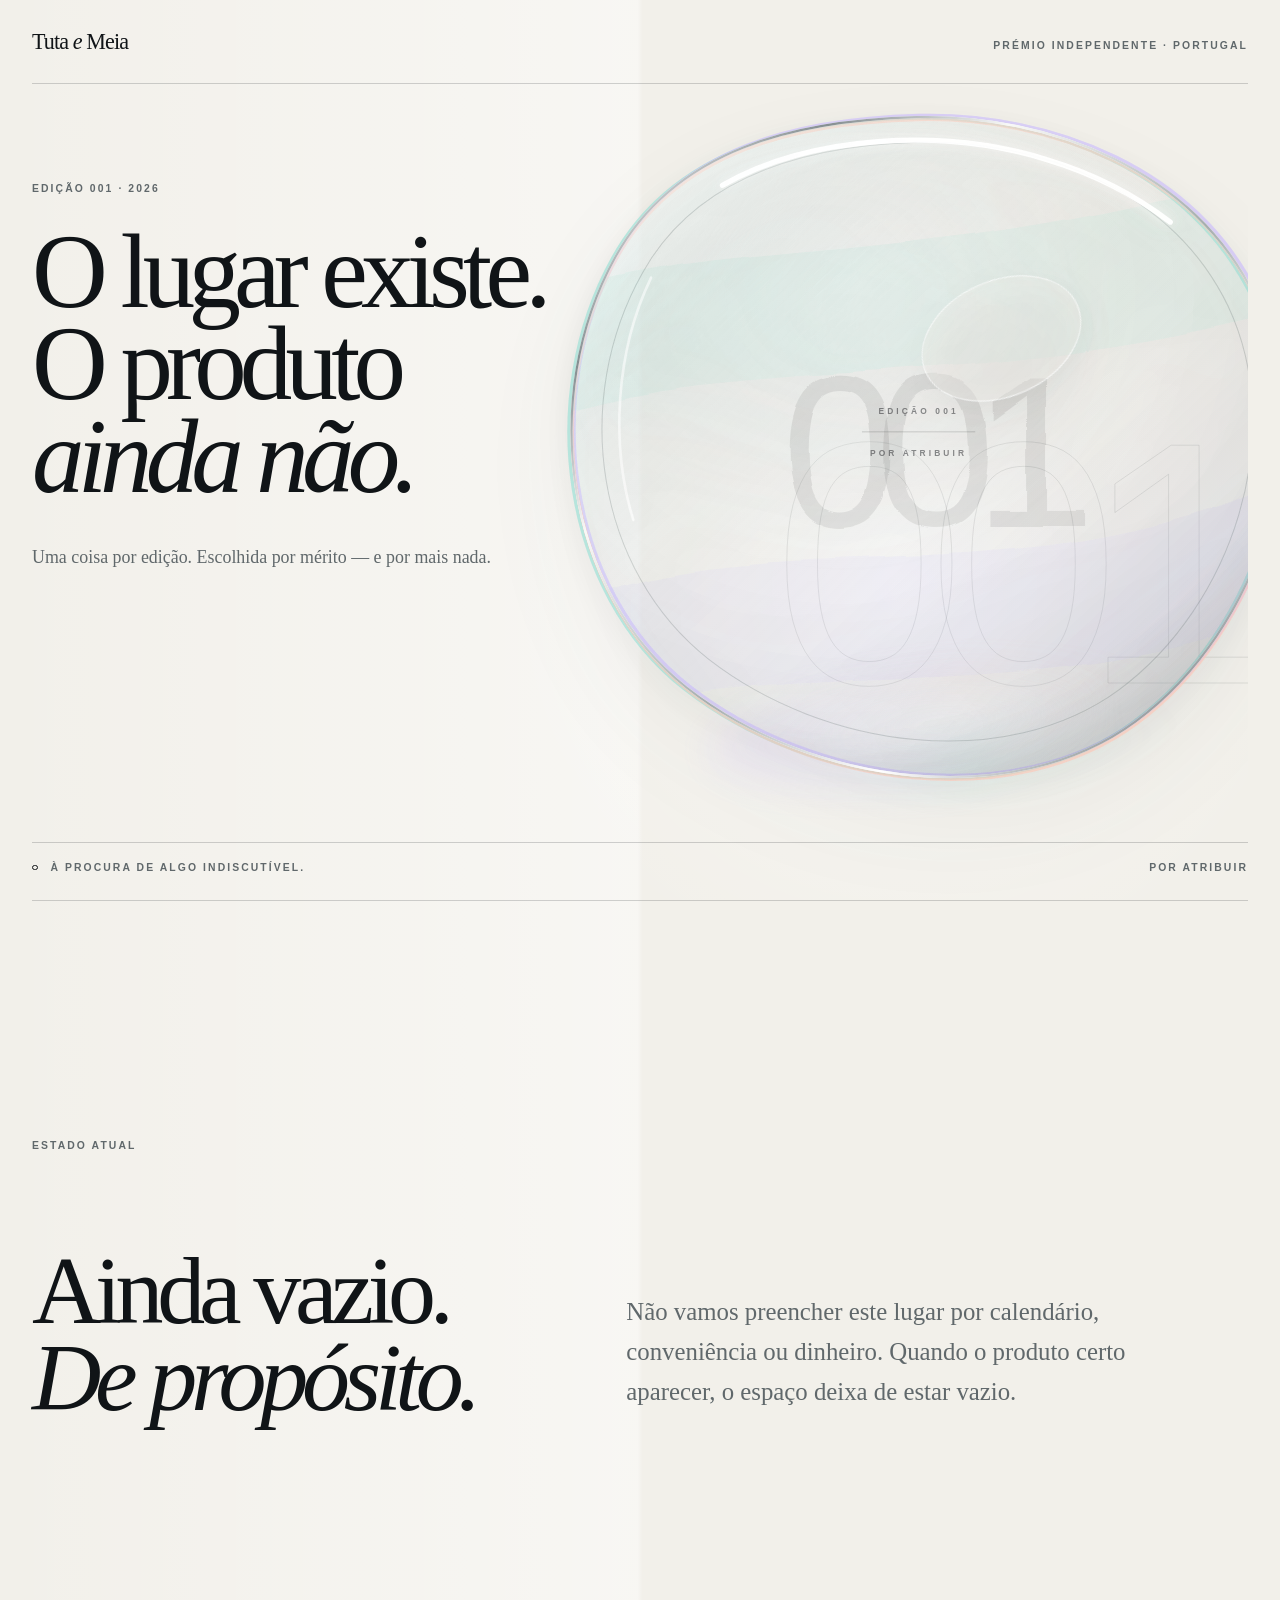
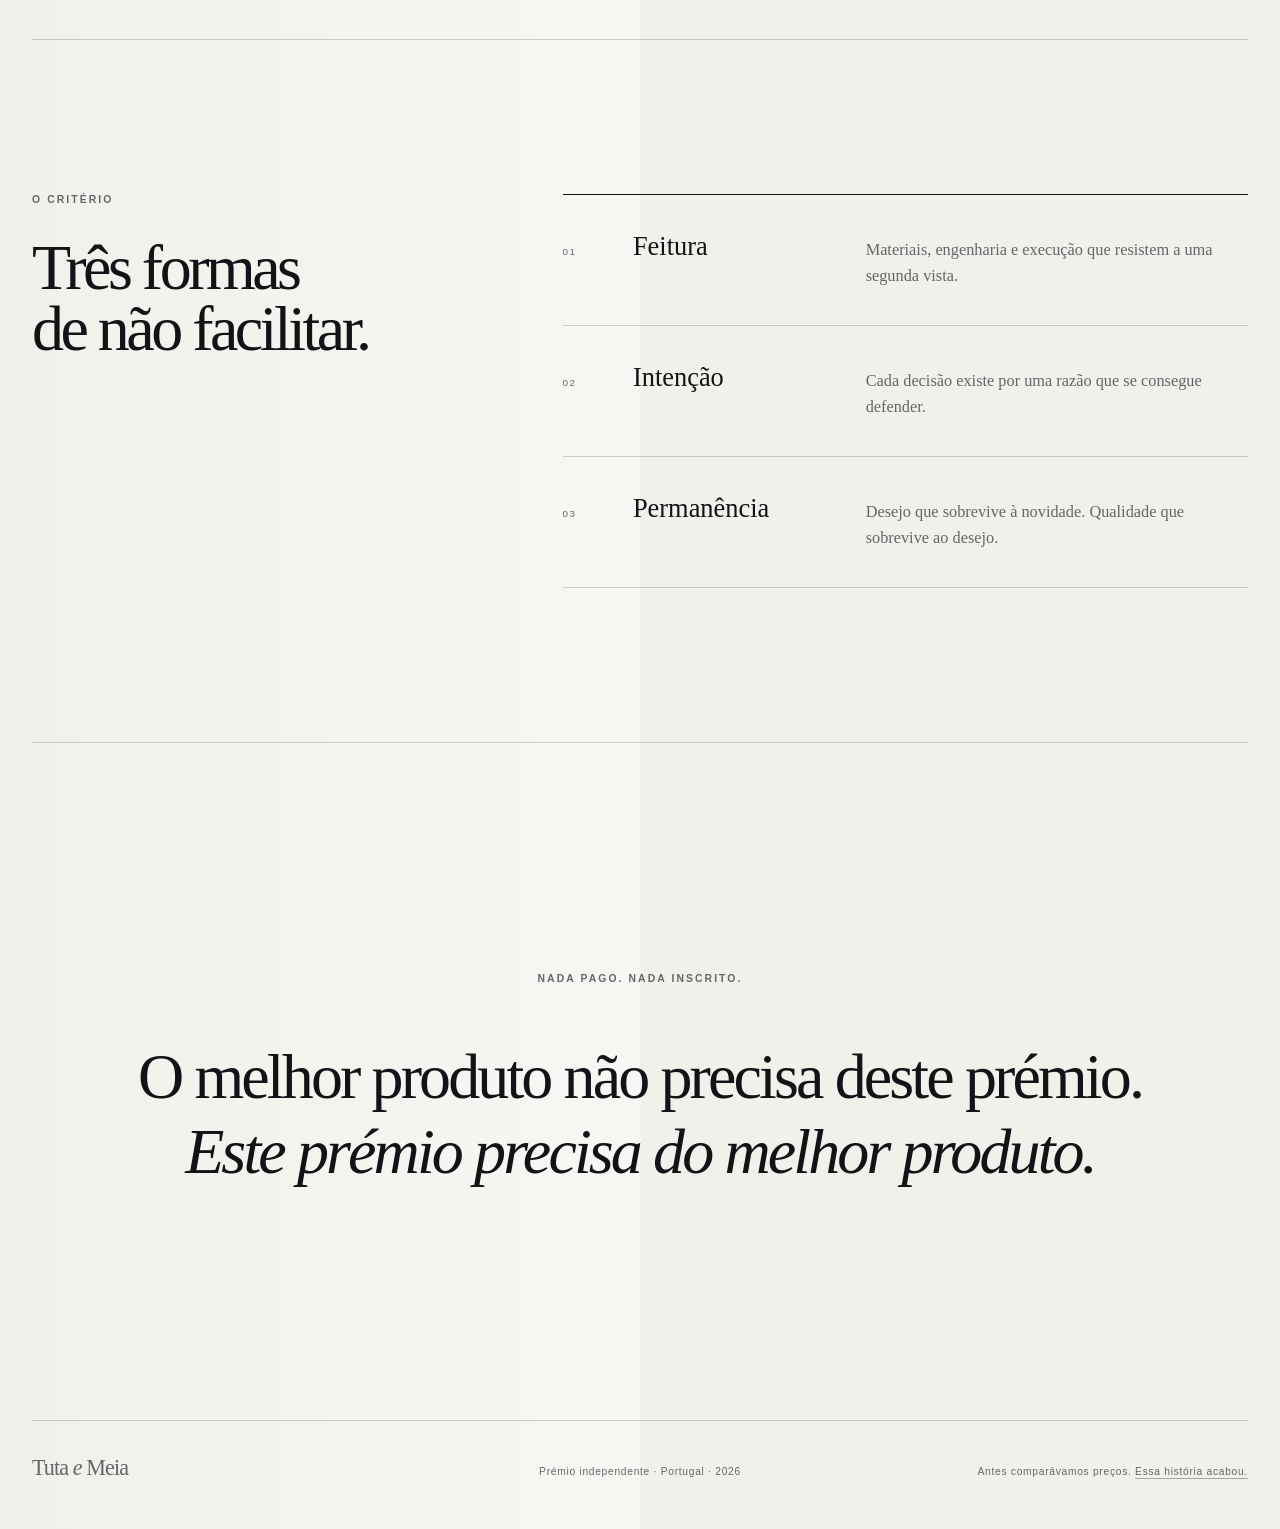
==== commit 7d75f69f: "Build the Empty Lens experience" ====
--- a/index.html
+++ b/index.html
@@ -3,139 +3,163 @@
 <head>
   <meta charset="utf-8">
   <meta name="viewport" content="width=device-width, initial-scale=1">
-  <title>Tuta e Meia — um prémio para coisas extraordinárias</title>
-  <meta name="description" content="Uma distinção editorial independente para um produto verdadeiramente extraordinário. Não se compra. Merece-se.">
-  <meta name="theme-color" content="#090908">
+  <title>Tuta e Meia — ainda vazio, de propósito</title>
+  <meta name="description" content="Uma distinção editorial independente. Uma coisa por edição. Nada pago. Nada inscrito.">
+  <meta name="theme-color" content="#f2f0ea">
   <meta property="og:type" content="website">
   <meta property="og:locale" content="pt_PT">
-  <meta property="og:title" content="Tuta e Meia — o lugar está vazio">
-  <meta property="og:description" content="Uma distinção editorial independente. Um produto por edição. Nenhum lugar comprado.">
+  <meta property="og:title" content="Tuta e Meia — ainda vazio, de propósito">
+  <meta property="og:description" content="O lugar existe. O produto ainda não.">
   <meta property="og:url" content="https://tutaemeia.pt/">
   <link rel="canonical" href="https://tutaemeia.pt/">
   <link rel="icon" href="/favicon.svg" type="image/svg+xml">
   <link rel="stylesheet" href="/styles.css">
+  <script src="/lens.js" defer></script>
 </head>
 <body>
-  <div class="ambient" aria-hidden="true"></div>
-
   <header class="site-header">
-    <a class="brand" href="/" aria-label="Tuta e Meia — início">
-      <span class="brand-mark" aria-hidden="true"><span>TM</span></span>
-      <span class="wordmark">Tuta <i>e</i> Meia</span>
-    </a>
+    <a class="brand" href="/" aria-label="Tuta e Meia — início">Tuta <i>e</i> Meia</a>
     <p>Prémio independente · Portugal</p>
   </header>
 
   <main>
-    <section class="hero" aria-labelledby="title">
+    <section class="hero" id="hero" aria-labelledby="title">
       <div class="hero-copy">
-        <p class="eyebrow">Edição inaugural · 2026</p>
-        <h1 id="title">Há coisas boas.<br>Depois há <em>a escolhida.</em></h1>
+        <p class="eyebrow">Edição 001 · 2026</p>
+        <h1 id="title">O lugar existe.<br>O produto <em>ainda não.</em></h1>
         <p class="intro">
-          Uma distinção editorial para um produto verdadeiramente extraordinário.
-          Um por edição. Escolhido por mérito — e por mais nada.
+          Uma coisa por edição. Escolhida por mérito — e por mais nada.
         </p>
       </div>
-      <p class="creed">Não se compra.<br>Não se candidata.<br><em>Merece-se.</em></p>
-    </section>
 
-    <section class="award" aria-labelledby="award-title">
-      <div class="award-meta">
-        <span>O Prémio Tuta e Meia</span>
-        <span>№ 001</span>
+      <p class="serial" aria-hidden="true">001</p>
+
+      <div class="optical-object" id="optical-object" aria-hidden="true">
+        <div class="caustic"></div>
+        <svg class="lens" viewBox="0 0 720 660">
+          <defs>
+            <path id="lens-shape" d="M358 24C485 21 624 75 681 196C745 331 686 512 567 600C450 686 259 662 139 568C22 476-3 290 71 157C129 53 244 27 358 24Z"/>
+            <clipPath id="lens-clip">
+              <use href="#lens-shape"/>
+            </clipPath>
+            <linearGradient id="glass-fill" x1="0" y1="0" x2="1" y2="1">
+              <stop offset="0" stop-color="#ffffff" stop-opacity=".72"/>
+              <stop offset=".24" stop-color="#d9eeee" stop-opacity=".18"/>
+              <stop offset=".52" stop-color="#ffffff" stop-opacity=".06"/>
+              <stop offset=".78" stop-color="#c8c4dc" stop-opacity=".16"/>
+              <stop offset="1" stop-color="#929b9e" stop-opacity=".34"/>
+            </linearGradient>
+            <radialGradient id="glass-depth" cx=".38" cy=".27" r=".82">
+              <stop offset="0" stop-color="#ffffff" stop-opacity=".6"/>
+              <stop offset=".46" stop-color="#ffffff" stop-opacity=".04"/>
+              <stop offset=".8" stop-color="#879496" stop-opacity=".08"/>
+              <stop offset="1" stop-color="#5a6264" stop-opacity=".31"/>
+            </radialGradient>
+            <linearGradient id="rim-metal" x1=".05" y1=".05" x2=".93" y2=".9">
+              <stop offset="0" stop-color="#ffffff"/>
+              <stop offset=".16" stop-color="#858e91"/>
+              <stop offset=".31" stop-color="#f8f9f7"/>
+              <stop offset=".56" stop-color="#a5adae"/>
+              <stop offset=".76" stop-color="#ffffff"/>
+              <stop offset="1" stop-color="#737c7f"/>
+            </linearGradient>
+            <filter id="refract" x="-15%" y="-15%" width="130%" height="130%">
+              <feTurbulence type="fractalNoise" baseFrequency=".007 .014" numOctaves="2" seed="31" result="texture"/>
+              <feDisplacementMap in="SourceGraphic" in2="texture" scale="12" xChannelSelector="R" yChannelSelector="B"/>
+            </filter>
+            <filter id="surface-light" x="-25%" y="-25%" width="150%" height="150%" color-interpolation-filters="sRGB">
+              <feGaussianBlur in="SourceAlpha" stdDeviation="15" result="soft-alpha"/>
+              <feSpecularLighting in="soft-alpha" surfaceScale="13" specularConstant="1.15" specularExponent="38" lighting-color="#ffffff" result="specular">
+                <fePointLight id="point-light" x="545" y="85" z="185"/>
+              </feSpecularLighting>
+              <feComposite in="specular" in2="SourceAlpha" operator="in" result="specular-cut"/>
+              <feMerge>
+                <feMergeNode in="SourceGraphic"/>
+                <feMergeNode in="specular-cut"/>
+              </feMerge>
+            </filter>
+          </defs>
+
+          <g class="dispersion">
+            <use href="#lens-shape" class="rim rim-cyan"/>
+            <use href="#lens-shape" class="rim rim-violet"/>
+            <use href="#lens-shape" class="rim rim-coral"/>
+          </g>
+
+          <use href="#lens-shape" class="glass-base" filter="url(#surface-light)"/>
+
+          <g clip-path="url(#lens-clip)" filter="url(#refract)">
+            <text class="refracted-number" x="366" y="414" text-anchor="middle">001</text>
+            <path class="refraction-band band-one" d="M-20 204C169 129 333 183 746 62V199C410 297 190 241-20 318Z"/>
+            <path class="refraction-band band-two" d="M-17 506C198 391 440 504 750 354V480C457 616 194 509-17 627Z"/>
+          </g>
+
+          <use href="#lens-shape" class="glass-depth"/>
+          <path class="inner-bevel" d="M359 48C476 45 602 94 655 204C713 327 659 490 551 570C443 649 271 627 160 541C52 456 28 294 97 172C150 78 255 51 359 48Z"/>
+          <path class="hard-highlight" d="M173 89C255 42 382 33 484 65C527 78 566 98 600 124"/>
+          <path class="soft-highlight" d="M105 177C71 247 66 337 88 408"/>
+          <ellipse class="internal-void" cx="439" cy="235" rx="79" ry="55" transform="rotate(-24 439 235)"/>
+          <use href="#lens-shape" class="metal-rim"/>
+
+          <g class="engraving">
+            <text x="360" y="307" text-anchor="middle">EDIÇÃO 001</text>
+            <line x1="306" y1="324" x2="414" y2="324"/>
+            <text x="360" y="347" text-anchor="middle">POR ATRIBUIR</text>
+          </g>
+        </svg>
       </div>
 
-      <div class="award-stage">
-        <div class="jewel" aria-hidden="true">
-          <svg viewBox="0 0 360 360">
-            <defs>
-              <radialGradient id="stone" cx="46%" cy="38%" r="72%">
-                <stop offset="0" stop-color="#253832"/>
-                <stop offset=".42" stop-color="#111b18"/>
-                <stop offset="1" stop-color="#070a09"/>
-              </radialGradient>
-              <linearGradient id="gold" x1="0" y1="0" x2="1" y2="1">
-                <stop offset="0" stop-color="#80683e"/>
-                <stop offset=".48" stop-color="#f0d89f"/>
-                <stop offset="1" stop-color="#80683e"/>
-              </linearGradient>
-            </defs>
-            <path class="stone" d="M180 12 285 55 348 180 285 305 180 348 75 305 12 180 75 55Z"/>
-            <g class="facets">
-              <path d="M180 12 221 82 285 55 274 134 348 180"/>
-              <path d="m348 180-74 46 11 79-64-27-41 70"/>
-              <path d="m180 348-41-70-64 27 11-79-74-46"/>
-              <path d="m12 180 74-46-11-79 64 27 41-70"/>
-              <path d="m86 134 53-52h82l53 52v92l-53 52h-82l-53-52Z"/>
-              <path d="m86 134 94 46 94-46M86 226l94-46 94 46M139 82l41 98 41-98M139 278l41-98 41 98"/>
-            </g>
-            <path class="rim" d="M180 12 285 55 348 180 285 305 180 348 75 305 12 180 75 55Z"/>
-          </svg>
-          <div class="jewel-centre">
-            <span>Edição</span>
-            <strong>001</strong>
-            <small>Por atribuir</small>
-          </div>
-        </div>
-
-        <div class="award-copy">
-          <p class="award-status"><span></span> O lugar está disponível</p>
-          <h2 id="award-title">Ainda não encontrámos o produto certo.</h2>
-          <p>
-            Não vamos preencher este espaço por calendário, conveniência ou dinheiro.
-            Quando algo for indiscutivelmente bom, saberemos o que colocar aqui.
-          </p>
-        </div>
-      </div>
-
-      <div class="award-foot">
-        <span>Sem inscrições pagas</span>
-        <span>Sem lugares comprados</span>
-        <span>Decisão editorial independente</span>
+      <div class="hero-foot">
+        <span class="status-dot" aria-hidden="true"></span>
+        <p>À procura de algo indiscutível.</p>
+        <span>Por atribuir</span>
       </div>
     </section>
 
-    <section class="principles" aria-labelledby="principles-title">
-      <div class="section-heading">
+    <section class="declaration" id="declaration" aria-labelledby="declaration-title">
+      <p class="eyebrow">Estado atual</p>
+      <h2 id="declaration-title">Ainda vazio.<br><em>De propósito.</em></h2>
+      <p>
+        Não vamos preencher este lugar por calendário, conveniência ou dinheiro.
+        Quando o produto certo aparecer, o espaço deixa de estar vazio.
+      </p>
+    </section>
+
+    <section class="criteria" id="criteria" aria-labelledby="criteria-title">
+      <div class="criteria-heading">
         <p class="eyebrow">O critério</p>
-        <h2 id="principles-title">Uma distinção.<br>Não uma montra.</h2>
+        <h2 id="criteria-title">Três formas<br>de não facilitar.</h2>
       </div>
 
-      <div class="principle-list">
+      <div class="criteria-list">
         <article>
           <span>01</span>
-          <div>
-            <h3>Feitura</h3>
-            <p>Materiais, engenharia e execução que resistem a uma segunda vista.</p>
-          </div>
+          <h3>Feitura</h3>
+          <p>Materiais, engenharia e execução que resistem a uma segunda vista.</p>
         </article>
         <article>
           <span>02</span>
-          <div>
-            <h3>Intenção</h3>
-            <p>Nada acidental. Cada decisão existe por uma razão que se consegue defender.</p>
-          </div>
+          <h3>Intenção</h3>
+          <p>Cada decisão existe por uma razão que se consegue defender.</p>
         </article>
         <article>
           <span>03</span>
-          <div>
-            <h3>Permanência</h3>
-            <p>Desejo que sobrevive à novidade — e qualidade que sobrevive ao desejo.</p>
-          </div>
+          <h3>Permanência</h3>
+          <p>Desejo que sobrevive à novidade. Qualidade que sobrevive ao desejo.</p>
         </article>
       </div>
     </section>
 
-    <section class="closing" aria-label="Manifesto">
-      <p>O melhor produto não precisa de comprar um prémio.</p>
-      <p>Precisa de o merecer.</p>
-      <span aria-hidden="true">✦</span>
+    <section class="promise" id="promise" aria-label="Compromisso editorial">
+      <p class="promise-kicker">Nada pago. Nada inscrito.</p>
+      <p class="promise-line">O melhor produto não precisa deste prémio.</p>
+      <p class="promise-line"><em>Este prémio precisa do melhor produto.</em></p>
     </section>
   </main>
 
   <footer>
     <a class="footer-brand" href="/">Tuta <i>e</i> Meia</a>
-    <p>Coisas que custam tudo menos tuta e meia.</p>
+    <p>Prémio independente · Portugal · 2026</p>
     <p class="history">Antes comparávamos preços. <a href="https://blog.seliver.eu/i-built-a-price-comparison-engine-and-almost-nobody-came/">Essa história acabou.</a></p>
   </footer>
 </body>
--- a/styles.css
+++ b/styles.css
@@ -1,13 +1,14 @@
 :root {
-  color-scheme: dark;
-  --ink: #f3eee5;
-  --muted: #9e988d;
-  --dim: #68635b;
-  --void: #090908;
-  --panel: #0f100e;
-  --gold: #c8aa70;
-  --gold-light: #eed79f;
-  --line: rgb(220 194 139 / 24%);
+  color-scheme: light;
+  --paper: #f2f0ea;
+  --paper-deep: #e8e5dd;
+  --ink: #101417;
+  --muted: #60686b;
+  --palladium: #9aa3a6;
+  --line: rgb(16 20 23 / 18%);
+  --cyan: #8edfd3;
+  --violet: #c7b7ff;
+  --coral: #ffc4b4;
   --serif: "Iowan Old Style", Baskerville, "Times New Roman", serif;
   --sans: "Helvetica Neue", Helvetica, Arial, sans-serif;
 }
@@ -18,7 +19,7 @@
 
 html {
   min-height: 100%;
-  background: var(--void);
+  background: var(--paper);
   scroll-behavior: smooth;
 }
 
@@ -28,33 +29,21 @@
   overflow-x: hidden;
   color: var(--ink);
   background:
-    linear-gradient(90deg, transparent, rgb(255 255 255 / 1.5%) 50%, transparent),
-    var(--void);
+    linear-gradient(90deg, transparent, rgb(255 255 255 / 45%) 49.8%, transparent 50.2%),
+    var(--paper);
   font-family: var(--sans);
   -webkit-font-smoothing: antialiased;
 }
 
 body::before {
-  position: fixed;
-  z-index: -2;
-  inset: 0;
-  background:
-    radial-gradient(circle at 50% -10%, rgb(202 170 106 / 13%), transparent 34rem),
-    radial-gradient(circle at 8% 48%, rgb(22 57 46 / 20%), transparent 30rem),
-    radial-gradient(circle at 94% 76%, rgb(83 54 35 / 13%), transparent 28rem);
-  content: "";
-  pointer-events: none;
-}
-
-.ambient {
   position: fixed;
   z-index: -1;
   inset: 0;
-  opacity: 0.28;
+  opacity: 0.24;
   background-image:
-    repeating-linear-gradient(0deg, transparent 0 3px, rgb(255 255 255 / 1.8%) 4px),
-    linear-gradient(115deg, transparent 0 48%, rgb(255 255 255 / 1.5%) 50%, transparent 52%);
-  mask-image: linear-gradient(to bottom, black, transparent 85%);
+    repeating-linear-gradient(0deg, rgb(16 20 23 / 2%) 0 1px, transparent 1px 4px),
+    radial-gradient(circle at 75% 18%, rgb(255 255 255 / 85%), transparent 30rem);
+  content: "";
   pointer-events: none;
 }
 
@@ -65,432 +54,428 @@
 .site-header,
 main,
 footer {
-  width: min(100% - 4rem, 1280px);
+  width: min(100% - 4rem, 1400px);
   margin-inline: auto;
 }
 
 .site-header {
   display: flex;
-  align-items: center;
+  position: relative;
+  z-index: 10;
+  align-items: baseline;
   justify-content: space-between;
-  padding: 1.6rem 0;
+  height: 5.25rem;
+  padding: 1.8rem 0 1.35rem;
   border-bottom: 1px solid var(--line);
 }
 
-.brand {
-  display: inline-flex;
-  align-items: center;
-  gap: 0.9rem;
-  text-decoration: none;
-}
-
-.brand-mark {
-  display: grid;
-  width: 2.25rem;
-  aspect-ratio: 1;
-  place-items: center;
-  transform: rotate(45deg);
-  border: 1px solid var(--gold);
-  color: var(--gold-light);
-  font-family: var(--serif);
-  font-size: 0.72rem;
-  letter-spacing: -0.08em;
-  text-indent: -0.05em;
-}
-
-.brand-mark > span {
-  display: block;
-  transform: rotate(-45deg);
-}
-
-.wordmark,
+.brand,
 .footer-brand {
   font-family: var(--serif);
   font-size: 1.38rem;
-  letter-spacing: -0.035em;
-}
-
-.wordmark i,
+  letter-spacing: -0.04em;
+  text-decoration: none;
+}
+
+.brand i,
 .footer-brand i {
-  color: var(--gold);
   font-weight: 400;
 }
 
-.site-header p {
-  margin: 0;
-  color: var(--muted);
-  font-size: 0.66rem;
-  letter-spacing: 0.19em;
-  text-transform: uppercase;
-}
-
-.hero {
-  display: grid;
-  grid-template-columns: minmax(0, 1fr) auto;
-  gap: 4rem;
-  align-items: end;
-  min-height: min(48rem, 84vh);
-  padding: clamp(6rem, 13vw, 11rem) 0 clamp(5rem, 10vw, 8rem);
-}
-
-.eyebrow {
-  margin: 0 0 2rem;
-  color: var(--gold);
-  font-size: 0.68rem;
-  font-weight: 600;
-  letter-spacing: 0.24em;
-  text-transform: uppercase;
-}
-
-h1,
-.award-copy h2,
-.section-heading h2,
-.closing p {
-  font-family: var(--serif);
-  font-weight: 400;
-}
-
-h1 {
-  max-width: 13ch;
-  margin: 0;
-  font-size: clamp(3.7rem, 8.2vw, 7.4rem);
-  letter-spacing: -0.06em;
-  line-height: 0.91;
-}
-
-h1 em {
-  color: var(--gold-light);
-  font-weight: 400;
-}
-
-.intro {
-  max-width: 48rem;
-  margin: 2.6rem 0 0;
-  color: var(--muted);
-  font-family: var(--serif);
-  font-size: clamp(1.08rem, 1.7vw, 1.35rem);
-  line-height: 1.65;
-}
-
-.creed {
-  margin: 0 0 0.45rem;
-  color: var(--dim);
-  font-family: var(--serif);
-  font-size: 1rem;
-  letter-spacing: 0.02em;
-  line-height: 1.8;
-  text-align: right;
-}
-
-.creed em {
-  color: var(--gold-light);
-}
-
-.award {
-  position: relative;
-  padding: clamp(1.25rem, 3vw, 2.25rem);
-  overflow: hidden;
-  border: 1px solid var(--line);
-  background:
-    linear-gradient(135deg, rgb(255 255 255 / 4%), transparent 24%),
-    linear-gradient(315deg, rgb(200 170 112 / 4%), transparent 32%),
-    var(--panel);
-  box-shadow:
-    0 3rem 8rem rgb(0 0 0 / 48%),
-    inset 0 0 0 1px rgb(255 255 255 / 2%);
-}
-
-.award::before {
-  position: absolute;
-  inset: 0.7rem;
-  border: 1px solid rgb(220 194 139 / 10%);
-  content: "";
-  pointer-events: none;
-}
-
-.award::after {
-  position: absolute;
-  top: -40%;
-  left: -80%;
-  width: 35%;
-  height: 180%;
-  transform: rotate(18deg);
-  background: linear-gradient(90deg, transparent, rgb(255 240 199 / 5%), transparent);
-  content: "";
-  pointer-events: none;
-  animation: glint 12s ease-in-out infinite 2s;
-}
-
-@keyframes glint {
-  0%, 72% { left: -80%; }
-  88%, 100% { left: 140%; }
-}
-
-.award-meta,
-.award-foot {
-  position: relative;
-  z-index: 2;
-  display: flex;
-  justify-content: space-between;
-  color: var(--muted);
-  font-size: 0.62rem;
+.site-header p,
+.eyebrow,
+.hero-foot,
+.promise-kicker {
+  font-size: 0.65rem;
   font-weight: 600;
   letter-spacing: 0.2em;
   text-transform: uppercase;
 }
 
-.award-meta {
-  padding: 0.3rem 0 1.8rem;
+.site-header p {
+  margin: 0;
+  color: var(--muted);
+}
+
+.hero {
+  position: relative;
+  min-height: calc(100svh - 5.25rem);
+  overflow: hidden;
+  isolation: isolate;
+}
+
+.hero::before {
+  position: absolute;
+  z-index: -3;
+  top: 9%;
+  right: -7%;
+  width: min(67vw, 66rem);
+  aspect-ratio: 1;
+  border-radius: 50%;
+  background: radial-gradient(circle, rgb(255 255 255 / 88%), rgb(255 255 255 / 22%) 38%, transparent 68%);
+  content: "";
+  pointer-events: none;
+}
+
+.hero-copy {
+  position: relative;
+  z-index: 4;
+  width: min(56rem, 65%);
+  padding-top: clamp(5rem, 11vh, 8rem);
+}
+
+.eyebrow {
+  margin: 0 0 2rem;
+  color: var(--muted);
+}
+
+h1,
+.declaration h2,
+.criteria-heading h2,
+.promise-line {
+  margin: 0;
+  font-family: var(--serif);
+  font-weight: 400;
+}
+
+h1 {
+  max-width: 10.5ch;
+  font-size: clamp(4.6rem, 8.2vw, 8rem);
+  letter-spacing: -0.065em;
+  line-height: 0.88;
+}
+
+h1 em,
+.declaration h2 em,
+.promise-line em {
+  font-weight: 400;
+  font-style: italic;
+}
+
+.intro {
+  max-width: 34rem;
+  margin: 2.5rem 0 0;
+  color: var(--muted);
+  font-family: var(--serif);
+  font-size: clamp(1.04rem, 1.4vw, 1.22rem);
+  line-height: 1.6;
+}
+
+.serial {
+  position: absolute;
+  z-index: -1;
+  top: 44%;
+  right: 1%;
+  margin: 0;
+  color: transparent;
+  font-family: var(--sans);
+  font-size: clamp(12rem, 27vw, 28rem);
+  font-variant-numeric: tabular-nums;
+  font-weight: 200;
+  letter-spacing: -0.11em;
+  line-height: 0.7;
+  -webkit-text-stroke: 1px rgb(16 20 23 / 10%);
+  user-select: none;
+}
+
+.optical-object {
+  --tilt-x: 0deg;
+  --tilt-y: 0deg;
+  --turn: 0deg;
+  position: absolute;
+  z-index: 2;
+  top: 1%;
+  right: -4%;
+  width: min(59vw, 54rem);
+  aspect-ratio: 720 / 660;
+  transform: perspective(1200px) rotateX(var(--tilt-x)) rotateY(var(--tilt-y)) rotateZ(var(--turn));
+  transform-origin: 52% 48%;
+  opacity: 1;
+  filter: none;
+  transition: opacity 900ms ease, filter 1100ms ease;
+  will-change: transform;
+}
+
+.has-js .optical-object {
+  opacity: 0;
+  filter: blur(10px);
+}
+
+.has-js.is-ready .optical-object {
+  opacity: 1;
+  filter: blur(0);
+}
+
+.lens {
+  position: relative;
+  z-index: 2;
+  display: block;
+  width: 100%;
+  height: 100%;
+  overflow: visible;
+  filter:
+    drop-shadow(0 2.7rem 2.5rem rgb(43 51 53 / 15%))
+    drop-shadow(0 0.55rem 0.8rem rgb(43 51 53 / 9%));
+}
+
+.glass-base {
+  fill: url(#glass-fill);
+  stroke: rgb(255 255 255 / 82%);
+  stroke-width: 2;
+}
+
+.glass-depth {
+  fill: url(#glass-depth);
+  mix-blend-mode: multiply;
+  opacity: 0.68;
+}
+
+.metal-rim {
+  fill: none;
+  stroke: url(#rim-metal);
+  stroke-width: 2.1;
+}
+
+.rim {
+  fill: none;
+  stroke-width: 3.1;
+  opacity: 0.58;
+}
+
+.rim-cyan {
+  transform: translate(-2.5px, 1px);
+  stroke: var(--cyan);
+}
+
+.rim-violet {
+  transform: translate(2.4px, -1.6px);
+  stroke: var(--violet);
+}
+
+.rim-coral {
+  transform: translate(0.8px, 2.3px);
+  stroke: var(--coral);
+}
+
+.inner-bevel {
+  fill: none;
+  stroke: rgb(79 90 93 / 22%);
+  stroke-width: 1;
+}
+
+.hard-highlight,
+.soft-highlight {
+  fill: none;
+  stroke-linecap: round;
+}
+
+.hard-highlight {
+  stroke: rgb(255 255 255 / 92%);
+  stroke-width: 5;
+  filter: drop-shadow(0 0 6px rgb(255 255 255 / 88%));
+}
+
+.soft-highlight {
+  stroke: rgb(255 255 255 / 56%);
+  stroke-width: 2.5;
+}
+
+.refracted-number {
+  fill: rgb(16 20 23 / 8%);
+  font-family: var(--sans);
+  font-size: 205px;
+  font-weight: 200;
+  letter-spacing: -22px;
+}
+
+.refraction-band {
+  mix-blend-mode: screen;
+}
+
+.band-one {
+  fill: rgb(142 223 211 / 11%);
+}
+
+.band-two {
+  fill: rgb(199 183 255 / 10%);
+}
+
+.internal-void {
+  fill: rgb(242 240 234 / 38%);
+  stroke: rgb(255 255 255 / 72%);
+  stroke-width: 1;
+  filter: drop-shadow(5px 8px 12px rgb(79 90 93 / 10%));
+}
+
+.engraving {
+  fill: rgb(16 20 23 / 47%);
+  font-family: var(--sans);
+  font-size: 8px;
+  font-weight: 600;
+  letter-spacing: 3px;
+}
+
+.engraving line {
+  stroke: rgb(16 20 23 / 23%);
+  stroke-width: 0.7;
+}
+
+.caustic {
+  position: absolute;
+  z-index: 1;
+  right: 10%;
+  bottom: 0;
+  width: 68%;
+  height: 17%;
+  transform: translate(var(--caustic-x, 0), var(--caustic-y, 0)) rotate(-6deg);
+  border-radius: 50%;
+  opacity: 0.54;
+  background:
+    radial-gradient(ellipse at 46% 45%, rgb(255 255 255 / 94%) 0 12%, transparent 43%),
+    conic-gradient(from 90deg, transparent, rgb(142 223 211 / 38%), rgb(199 183 255 / 31%), rgb(255 196 180 / 31%), transparent);
+  filter: blur(18px);
+  transition: transform 600ms cubic-bezier(.22, .8, .24, 1);
+}
+
+.hero-foot {
+  position: absolute;
+  z-index: 5;
+  right: 0;
+  bottom: 1.7rem;
+  left: 0;
+  display: grid;
+  grid-template-columns: auto 1fr auto;
+  gap: 0.8rem;
+  align-items: center;
+  padding-top: 1.2rem;
+  border-top: 1px solid var(--line);
+  color: var(--muted);
+}
+
+.hero-foot p {
+  margin: 0;
+}
+
+.status-dot {
+  width: 0.35rem;
+  aspect-ratio: 1;
+  border: 1px solid var(--ink);
+  border-radius: 50%;
+}
+
+.declaration {
+  display: grid;
+  grid-template-columns: minmax(18rem, 0.75fr) minmax(24rem, 1fr);
+  gap: clamp(4rem, 10vw, 11rem);
+  align-items: end;
+  padding: clamp(10rem, 17vw, 17rem) 0;
+  border-top: 1px solid var(--line);
+}
+
+.declaration .eyebrow {
+  grid-column: 1 / -1;
+  margin-bottom: -2rem;
+}
+
+.declaration h2 {
+  font-size: clamp(4rem, 7.5vw, 7.2rem);
+  letter-spacing: -0.065em;
+  line-height: 0.91;
+}
+
+.declaration > p:last-child {
+  max-width: 37rem;
+  margin: 0 0 0.55rem;
+  color: var(--muted);
+  font-family: var(--serif);
+  font-size: clamp(1.18rem, 2vw, 1.55rem);
+  line-height: 1.62;
+}
+
+.criteria {
+  display: grid;
+  grid-template-columns: minmax(18rem, 0.74fr) minmax(30rem, 1.26fr);
+  gap: clamp(4rem, 10vw, 11rem);
+  padding: clamp(7rem, 12vw, 12rem) 0;
+  border-top: 1px solid var(--line);
+}
+
+.criteria-heading h2 {
+  font-size: clamp(3.2rem, 5vw, 5.3rem);
+  letter-spacing: -0.055em;
+  line-height: 0.96;
+}
+
+.criteria-list {
+  border-top: 1px solid var(--ink);
+}
+
+.criteria-list article {
+  display: grid;
+  grid-template-columns: 3rem minmax(8rem, 0.55fr) 1fr;
+  gap: 1.4rem;
+  align-items: baseline;
+  padding: 2.25rem 0;
   border-bottom: 1px solid var(--line);
 }
 
-.award-meta span:last-child {
-  color: var(--gold-light);
-}
-
-.award-stage {
+.criteria-list article > span {
+  color: var(--muted);
+  font-size: 0.62rem;
+  font-variant-numeric: tabular-nums;
+  letter-spacing: 0.15em;
+}
+
+.criteria-list h3 {
+  margin: 0;
+  font-family: var(--serif);
+  font-size: 1.65rem;
+  font-weight: 400;
+}
+
+.criteria-list p {
+  margin: 0;
+  color: var(--muted);
+  font-family: var(--serif);
+  font-size: 1.02rem;
+  line-height: 1.6;
+}
+
+.promise {
   position: relative;
-  z-index: 1;
-  display: grid;
-  grid-template-columns: minmax(22rem, 0.92fr) minmax(22rem, 1.08fr);
-  gap: clamp(3rem, 7vw, 7rem);
-  align-items: center;
-  min-height: 43rem;
-  padding: clamp(4rem, 8vw, 7rem) clamp(1rem, 5vw, 5rem);
-}
-
-.award-stage::before {
+  padding: clamp(10rem, 18vw, 18rem) 0;
+  overflow: hidden;
+  border-top: 1px solid var(--line);
+  text-align: center;
+}
+
+.promise::before {
   position: absolute;
   z-index: -1;
   top: 50%;
-  left: 24%;
-  width: min(44vw, 37rem);
-  aspect-ratio: 1;
+  left: 50%;
+  width: min(80vw, 72rem);
+  aspect-ratio: 2 / 1;
   transform: translate(-50%, -50%);
   border-radius: 50%;
-  background: radial-gradient(circle, rgb(30 69 57 / 34%), rgb(10 14 12 / 5%) 50%, transparent 71%);
-  filter: blur(2px);
+  background:
+    radial-gradient(ellipse at center, rgb(255 255 255 / 94%), transparent 58%),
+    conic-gradient(from 250deg, transparent, rgb(142 223 211 / 10%), rgb(199 183 255 / 12%), rgb(255 196 180 / 10%), transparent);
+  filter: blur(16px);
   content: "";
 }
 
-.jewel {
+.promise-kicker {
+  margin: 0 0 3.5rem;
+  color: var(--muted);
+}
+
+.promise-line {
   position: relative;
-  display: grid;
-  width: min(100%, 29rem);
-  aspect-ratio: 1;
-  place-items: center;
-  justify-self: center;
-  filter: drop-shadow(0 2.5rem 2.4rem rgb(0 0 0 / 58%));
-}
-
-.jewel::before,
-.jewel::after {
-  position: absolute;
-  width: 0.25rem;
-  aspect-ratio: 1;
-  border-radius: 50%;
-  background: #fff4d4;
-  box-shadow: 0 0 0.8rem 0.28rem rgb(255 222 157 / 62%);
-  content: "";
-}
-
-.jewel::before {
-  top: 13%;
-  right: 22%;
-}
-
-.jewel::after {
-  right: 11%;
-  bottom: 30%;
-  width: 0.12rem;
-  opacity: 0.65;
-}
-
-.jewel svg {
-  width: 100%;
-  height: 100%;
-  overflow: visible;
-}
-
-.jewel .stone {
-  fill: url(#stone);
-}
-
-.jewel .rim {
-  fill: none;
-  stroke: url(#gold);
-  stroke-width: 1.25;
-}
-
-.jewel .facets {
-  fill: none;
-  stroke: rgb(230 210 166 / 27%);
-  stroke-width: 0.75;
-}
-
-.jewel-centre {
-  position: absolute;
-  display: flex;
-  flex-direction: column;
-  align-items: center;
-  justify-content: center;
-  width: 44%;
-  aspect-ratio: 1;
-  border: 1px solid rgb(220 194 139 / 28%);
-  border-radius: 50%;
-  background: rgb(4 8 7 / 58%);
-  box-shadow: inset 0 0 2rem rgb(200 170 112 / 4%);
-  text-align: center;
-}
-
-.jewel-centre span,
-.jewel-centre small {
-  color: var(--gold);
-  font-size: clamp(0.45rem, 1vw, 0.62rem);
-  font-weight: 600;
-  letter-spacing: 0.18em;
-  text-transform: uppercase;
-}
-
-.jewel-centre strong {
-  margin: 0.35rem 0;
-  color: var(--ink);
-  font-family: var(--serif);
-  font-size: clamp(2.5rem, 7vw, 4.6rem);
-  font-weight: 400;
-  letter-spacing: -0.06em;
-  line-height: 1;
-}
-
-.award-copy {
-  max-width: 35rem;
-}
-
-.award-status {
-  display: flex;
-  gap: 0.65rem;
-  align-items: center;
-  margin: 0 0 2rem;
-  color: var(--gold);
-  font-size: 0.64rem;
-  font-weight: 600;
-  letter-spacing: 0.18em;
-  text-transform: uppercase;
-}
-
-.award-status span {
-  width: 0.38rem;
-  aspect-ratio: 1;
-  border-radius: 50%;
-  background: var(--gold-light);
-  box-shadow: 0 0 0.65rem rgb(238 215 159 / 55%);
-}
-
-.award-copy h2 {
-  margin: 0;
-  font-size: clamp(2.8rem, 5.5vw, 5.2rem);
-  letter-spacing: -0.055em;
-  line-height: 0.95;
-}
-
-.award-copy > p:last-child {
-  max-width: 33rem;
-  margin: 2.2rem 0 0;
-  color: var(--muted);
-  font-family: var(--serif);
-  font-size: 1.06rem;
-  line-height: 1.75;
-}
-
-.award-foot {
-  gap: 1.5rem;
-  padding: 1.8rem 0 0.3rem;
-  border-top: 1px solid var(--line);
-}
-
-.principles {
-  display: grid;
-  grid-template-columns: minmax(18rem, 0.8fr) minmax(28rem, 1.2fr);
-  gap: clamp(4rem, 10vw, 10rem);
-  padding: clamp(8rem, 15vw, 14rem) 0;
-}
-
-.section-heading h2 {
-  margin: 0;
-  font-size: clamp(3rem, 5.8vw, 5.4rem);
-  letter-spacing: -0.055em;
-  line-height: 0.97;
-}
-
-.principle-list {
-  border-top: 1px solid var(--line);
-}
-
-.principle-list article {
-  display: grid;
-  grid-template-columns: 3rem 1fr;
-  gap: 1.5rem;
-  padding: 2.15rem 0;
-  border-bottom: 1px solid var(--line);
-}
-
-.principle-list article > span {
-  padding-top: 0.35rem;
-  color: var(--gold);
-  font-size: 0.65rem;
-  letter-spacing: 0.12em;
-}
-
-.principle-list h3 {
-  margin: 0 0 0.65rem;
-  font-family: var(--serif);
-  font-size: 1.65rem;
-  font-weight: 400;
-}
-
-.principle-list p {
-  max-width: 34rem;
-  margin: 0;
-  color: var(--muted);
-  font-family: var(--serif);
-  font-size: 1rem;
-  line-height: 1.65;
-}
-
-.closing {
-  position: relative;
-  padding: clamp(7rem, 14vw, 13rem) 2rem;
-  border-top: 1px solid var(--line);
-  text-align: center;
-}
-
-.closing::before {
-  position: absolute;
-  inset: 18% 15%;
-  background: radial-gradient(circle, rgb(200 170 112 / 8%), transparent 66%);
-  content: "";
-  pointer-events: none;
-}
-
-.closing p {
-  position: relative;
-  margin: 0;
-  font-size: clamp(2rem, 4.5vw, 4rem);
-  letter-spacing: -0.04em;
-  line-height: 1.25;
-}
-
-.closing p:nth-child(2) {
-  color: var(--gold-light);
-  font-style: italic;
-}
-
-.closing span {
-  position: relative;
-  display: block;
-  margin-top: 3rem;
-  color: var(--gold);
-  font-size: 0.85rem;
+  margin: 0 auto;
+  font-size: clamp(2.4rem, 5vw, 5rem);
+  letter-spacing: -0.045em;
+  line-height: 1.17;
 }
 
 footer {
@@ -498,10 +483,10 @@
   grid-template-columns: 1fr auto 1fr;
   gap: 2rem;
   align-items: baseline;
-  padding: 2.3rem 0 3rem;
+  padding: 2.1rem 0 3rem;
   border-top: 1px solid var(--line);
-  color: var(--dim);
-  font-size: 0.68rem;
+  color: var(--muted);
+  font-size: 0.64rem;
   letter-spacing: 0.07em;
 }
 
@@ -509,18 +494,13 @@
   margin: 0;
 }
 
-.footer-brand {
-  color: var(--ink);
-  text-decoration: none;
-}
-
 .history {
   text-align: right;
 }
 
 .history a,
 .back-link {
-  color: var(--muted);
+  text-decoration-color: rgb(16 20 23 / 34%);
   text-underline-offset: 0.28em;
 }
 
@@ -528,22 +508,22 @@
 .history a:focus-visible,
 .back-link:hover,
 .back-link:focus-visible {
-  color: var(--gold-light);
-}
-
-.not-found .site-header {
-  margin-bottom: 0;
+  text-decoration-color: var(--ink);
 }
 
 .not-found main {
   display: grid;
-  min-height: calc(100vh - 7rem);
+  min-height: calc(100svh - 5.25rem);
   align-content: center;
   padding-block: 5rem;
 }
 
+.not-found .eyebrow {
+  margin-bottom: 2rem;
+}
+
 .not-found h1 {
-  max-width: 11ch;
+  max-width: 10ch;
 }
 
 .not-found .intro {
@@ -558,56 +538,48 @@
   padding: 1rem 0;
   border-top: 1px solid var(--line);
   border-bottom: 1px solid var(--line);
-  font-size: 0.7rem;
+  font-size: 0.66rem;
   font-weight: 600;
   letter-spacing: 0.16em;
   text-decoration: none;
   text-transform: uppercase;
 }
 
-@media (max-width: 850px) {
+@media (max-width: 960px) {
   .site-header,
   main,
   footer {
-    width: min(100% - 2rem, 1280px);
-  }
-
-  .hero {
-    grid-template-columns: 1fr;
-    gap: 3rem;
-    min-height: auto;
-  }
-
-  .creed {
-    text-align: left;
-  }
-
-  .award-stage {
+    width: min(100% - 2rem, 1400px);
+  }
+
+  .hero-copy {
+    width: 72%;
+    padding-top: 5rem;
+  }
+
+  .optical-object {
+    top: 16%;
+    right: -16%;
+    width: min(70vw, 43rem);
+  }
+
+  .declaration,
+  .criteria {
     grid-template-columns: 1fr;
     gap: 4rem;
-    min-height: 0;
-  }
-
-  .award-stage::before {
-    top: 28%;
-    left: 50%;
-    width: min(90vw, 34rem);
-  }
-
-  .jewel {
-    width: min(78vw, 26rem);
-  }
-
-  .award-copy {
-    max-width: 38rem;
-  }
-
-  .principles {
-    grid-template-columns: 1fr;
+  }
+
+  .declaration .eyebrow {
+    margin-bottom: -1rem;
+  }
+
+  .declaration > p:last-child {
+    max-width: 46rem;
   }
 
   footer {
     grid-template-columns: 1fr;
+    gap: 1rem;
   }
 
   .history {
@@ -615,46 +587,103 @@
   }
 }
 
-@media (max-width: 540px) {
+@media (max-width: 640px) {
+  .site-header {
+    height: 4.5rem;
+    padding-block: 1.4rem 1rem;
+  }
+
   .site-header p {
     display: none;
   }
 
   .hero {
-    padding-top: 6rem;
+    min-height: calc(100svh - 4.5rem);
+  }
+
+  .hero-copy {
+    width: 100%;
+    padding-top: clamp(3.5rem, 10vh, 5rem);
   }
 
   h1 {
-    font-size: clamp(3.2rem, 16vw, 4.8rem);
-  }
-
-  .award {
-    padding: 1rem;
-  }
-
-  .award-meta {
-    padding-inline: 0.3rem;
-  }
-
-  .award-stage {
-    padding: 4rem 0.4rem;
-  }
-
-  .award-copy h2 {
-    font-size: clamp(2.65rem, 13vw, 4rem);
-  }
-
-  .award-foot {
-    flex-direction: column;
-    padding-inline: 0.3rem;
-  }
-
-  .principles {
-    gap: 4rem;
-  }
-
-  .closing {
-    padding-inline: 0;
+    max-width: 9ch;
+    font-size: clamp(3.45rem, 15.2vw, 5.2rem);
+  }
+
+  .intro {
+    max-width: 17rem;
+    margin-top: 1.8rem;
+    font-size: 1rem;
+  }
+
+  .serial {
+    top: auto;
+    right: -3%;
+    bottom: 18%;
+    font-size: 46vw;
+  }
+
+  .optical-object {
+    top: auto;
+    right: -18%;
+    bottom: 4.6rem;
+    width: 91vw;
+  }
+
+  .hero-foot {
+    bottom: 1rem;
+    grid-template-columns: auto 1fr;
+    letter-spacing: 0.12em;
+  }
+
+  .hero-foot > span:last-child {
+    display: none;
+  }
+
+  .declaration {
+    padding-block: 9rem;
+  }
+
+  .declaration h2 {
+    font-size: clamp(3.5rem, 15vw, 5.3rem);
+  }
+
+  .criteria {
+    padding-block: 7rem;
+  }
+
+  .criteria-list article {
+    grid-template-columns: 2.2rem 1fr;
+    gap: 0.75rem 1rem;
+  }
+
+  .criteria-list article p {
+    grid-column: 2;
+  }
+
+  .promise {
+    padding-block: 9rem;
+  }
+}
+
+@media (max-width: 420px) and (max-height: 760px) {
+  .hero-copy {
+    padding-top: 2.5rem;
+  }
+
+  h1 {
+    font-size: 3.15rem;
+  }
+
+  .intro {
+    margin-top: 1.25rem;
+  }
+
+  .optical-object {
+    right: -13%;
+    bottom: 3.75rem;
+    width: 76vw;
   }
 }
 
@@ -663,7 +692,15 @@
     scroll-behavior: auto;
   }
 
-  .award::after {
-    animation: none;
-  }
-}
+  .optical-object {
+    transform: none !important;
+    opacity: 1;
+    filter: none;
+    transition: none;
+  }
+
+  .caustic {
+    transform: rotate(-6deg) !important;
+    transition: none;
+  }
+}
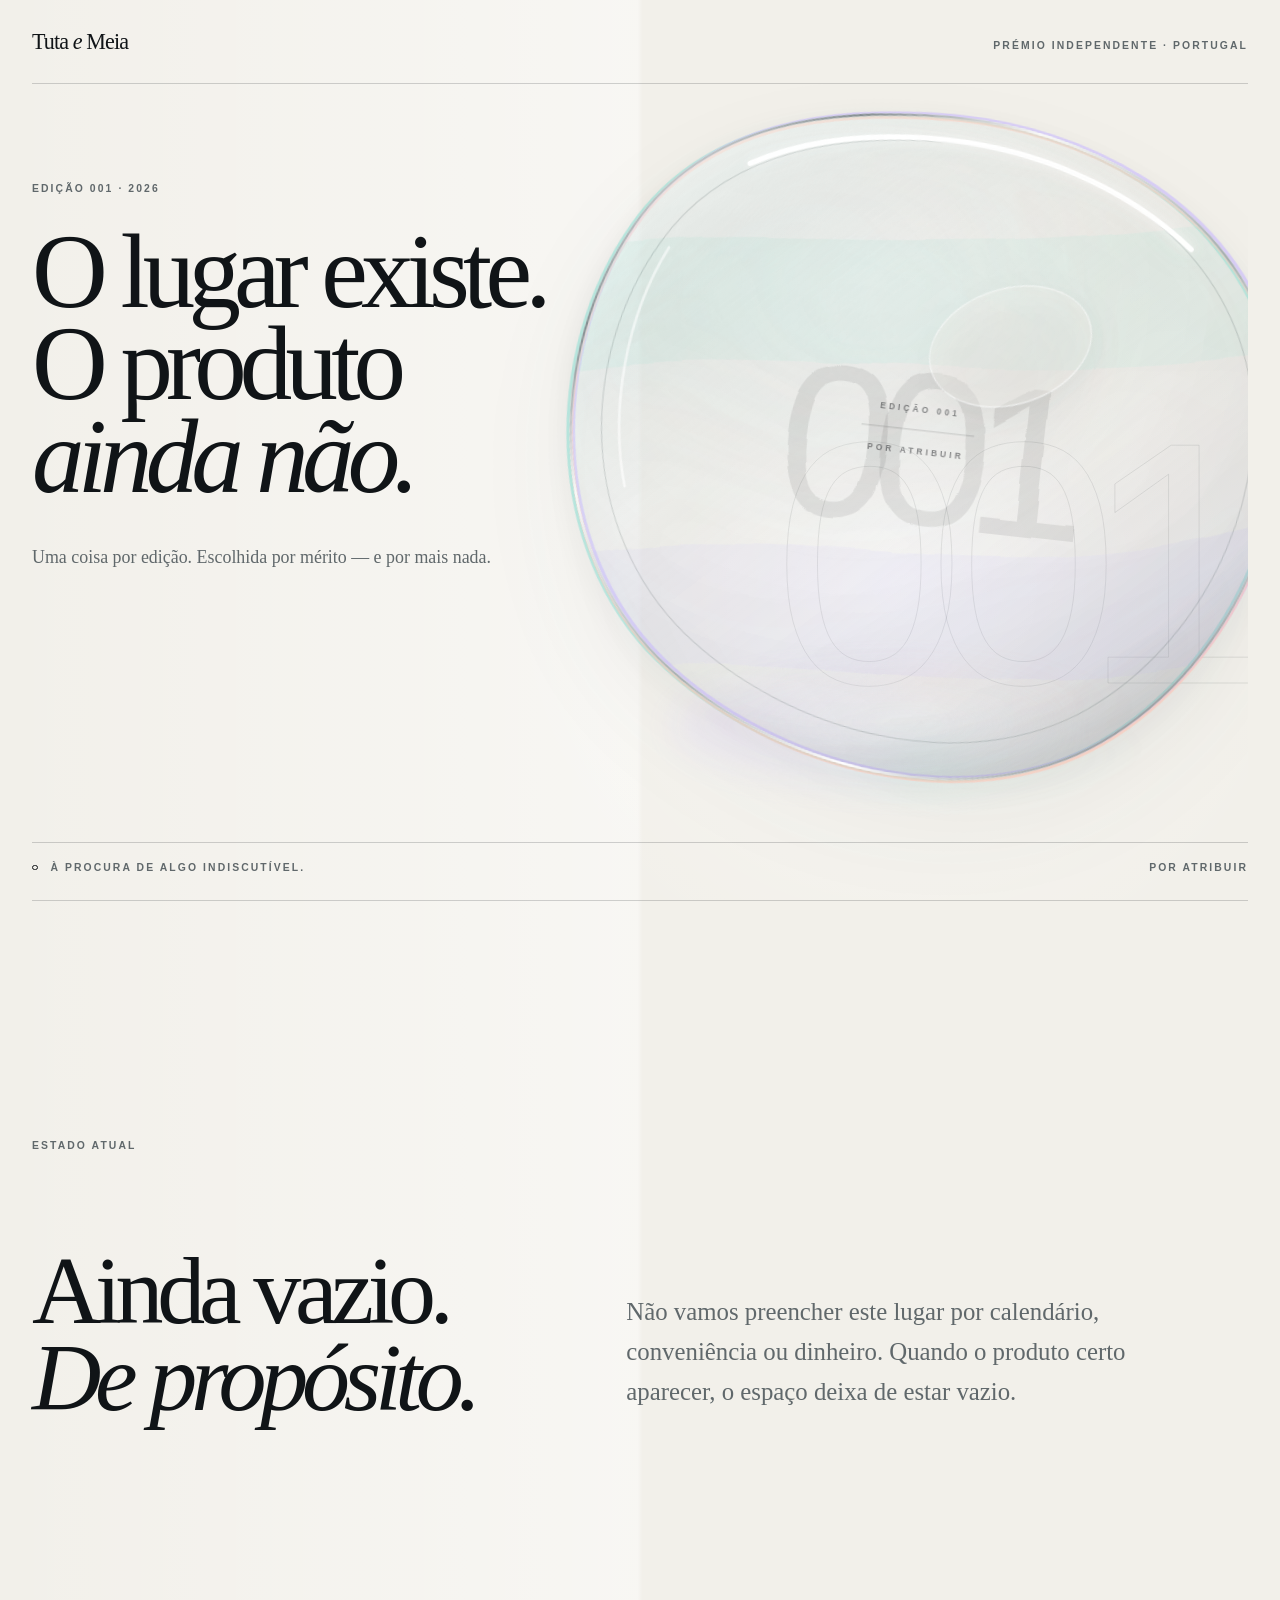
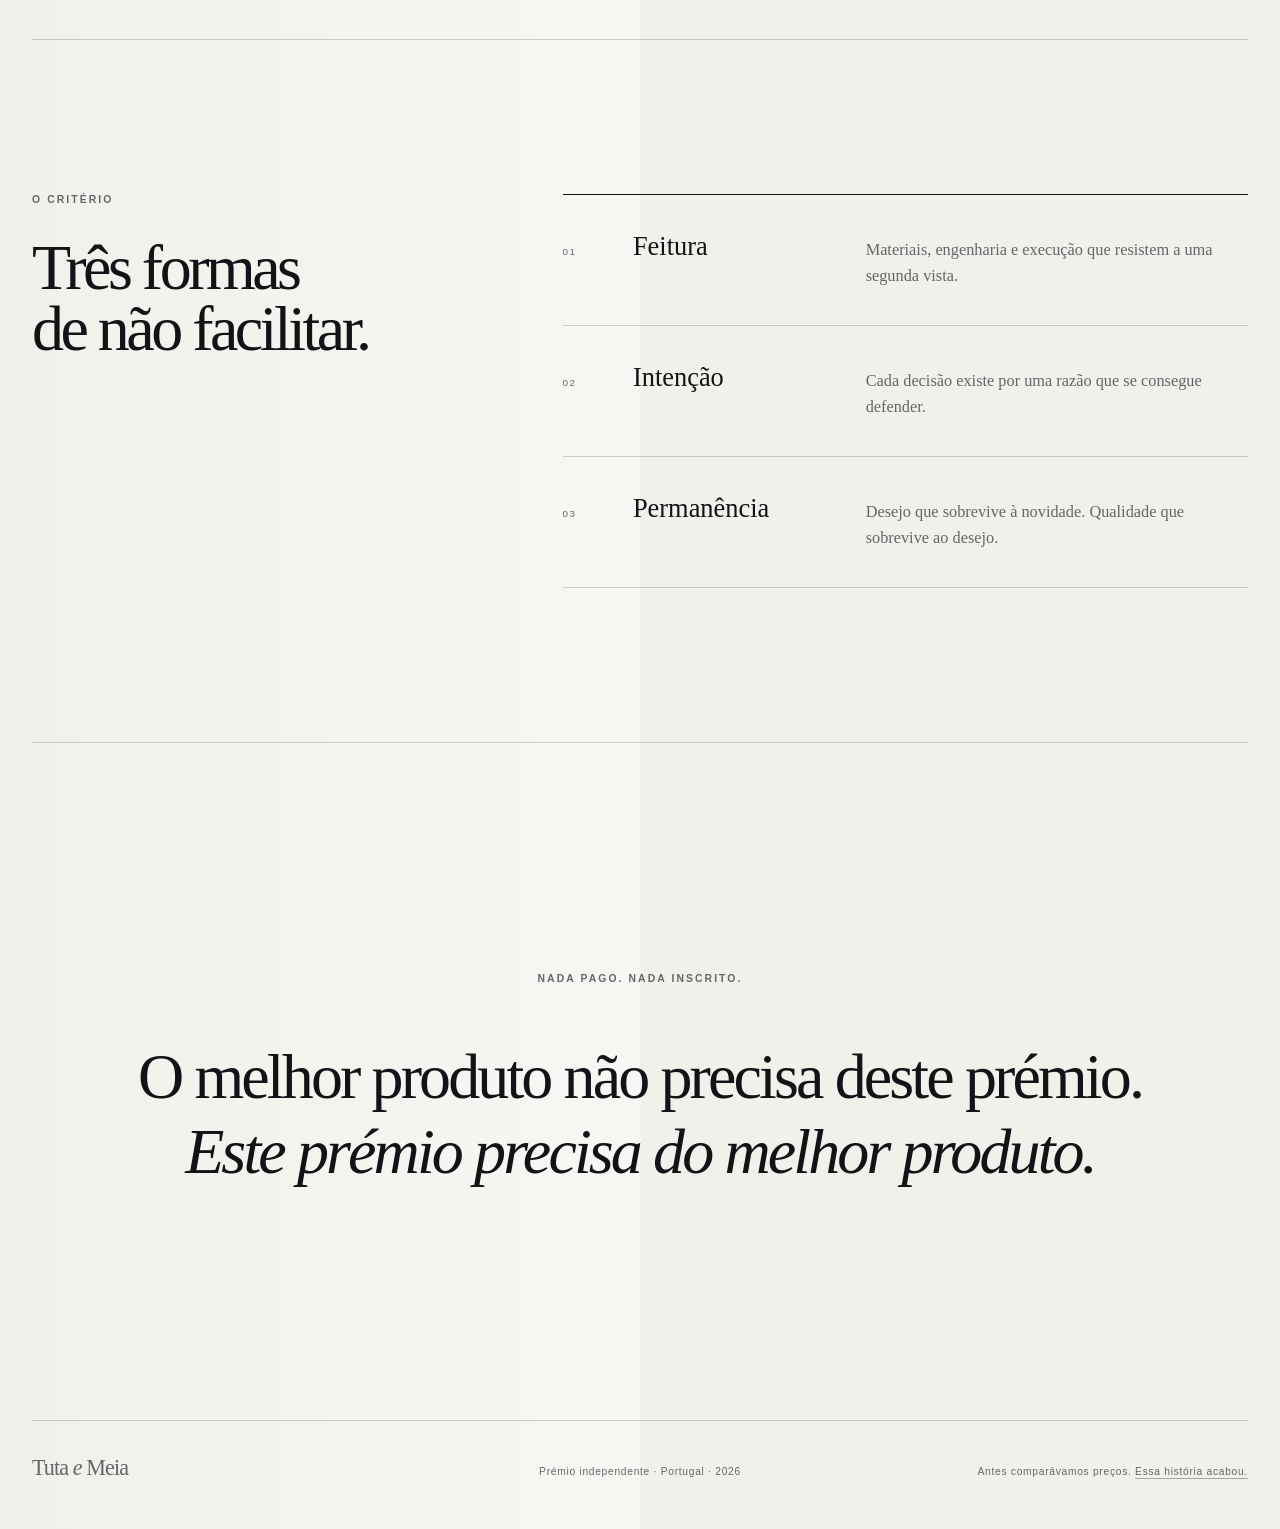
==== commit fae9add5: "Bust stale Safari asset cache" ====
--- a/index.html
+++ b/index.html
@@ -12,9 +12,9 @@
   <meta property="og:description" content="O lugar existe. O produto ainda não.">
   <meta property="og:url" content="https://tutaemeia.pt/">
   <link rel="canonical" href="https://tutaemeia.pt/">
-  <link rel="icon" href="/favicon.svg" type="image/svg+xml">
-  <link rel="stylesheet" href="/styles.css">
-  <script src="/lens.js" defer></script>
+  <link rel="icon" href="/favicon.svg?v=20261008b" type="image/svg+xml">
+  <link rel="stylesheet" href="/styles.css?v=20261008b">
+  <script src="/lens.js?v=20261008b" defer></script>
 </head>
 <body>
   <header class="site-header">
--- a/styles.css
+++ b/styles.css
@@ -587,7 +587,7 @@
   }
 }
 
-@media (max-width: 640px) {
+@media (max-width: 880px) {
   .site-header {
     height: 4.5rem;
     padding-block: 1.4rem 1rem;
@@ -598,42 +598,49 @@
   }
 
   .hero {
-    min-height: calc(100svh - 4.5rem);
+    display: flex;
+    flex-direction: column;
+    min-height: 0;
   }
 
   .hero-copy {
     width: 100%;
-    padding-top: clamp(3.5rem, 10vh, 5rem);
+    padding-top: 3.5rem;
   }
 
   h1 {
-    max-width: 9ch;
-    font-size: clamp(3.45rem, 15.2vw, 5.2rem);
+    max-width: 9.2ch;
+    font-size: clamp(3.1rem, 14.2vw, 4.5rem);
   }
 
   .intro {
-    max-width: 17rem;
+    max-width: 22rem;
     margin-top: 1.8rem;
     font-size: 1rem;
   }
 
   .serial {
+    display: none;
+  }
+
+  .optical-object {
+    position: relative;
     top: auto;
-    right: -3%;
-    bottom: 18%;
-    font-size: 46vw;
-  }
-
-  .optical-object {
-    top: auto;
-    right: -18%;
-    bottom: 4.6rem;
-    width: 91vw;
+    right: auto;
+    bottom: auto;
+    align-self: center;
+    width: min(100%, 30rem);
+    margin: 1.25rem auto 0;
   }
 
   .hero-foot {
-    bottom: 1rem;
+    position: relative;
+    right: auto;
+    bottom: auto;
+    left: auto;
     grid-template-columns: auto 1fr;
+    margin-top: 0;
+    padding: 1.1rem 0 1.2rem;
     letter-spacing: 0.12em;
   }
 
@@ -642,7 +649,8 @@
   }
 
   .declaration {
-    padding-block: 9rem;
+    gap: 3rem;
+    padding-block: 6.5rem;
   }
 
   .declaration h2 {
@@ -650,7 +658,8 @@
   }
 
   .criteria {
-    padding-block: 7rem;
+    gap: 3.5rem;
+    padding-block: 6rem;
   }
 
   .criteria-list article {
@@ -663,17 +672,17 @@
   }
 
   .promise {
-    padding-block: 9rem;
+    padding-block: 7rem;
   }
 }
 
 @media (max-width: 420px) and (max-height: 760px) {
   .hero-copy {
-    padding-top: 2.5rem;
+    padding-top: 2.75rem;
   }
 
   h1 {
-    font-size: 3.15rem;
+    font-size: clamp(2.95rem, 14vw, 3.4rem);
   }
 
   .intro {
@@ -681,9 +690,9 @@
   }
 
   .optical-object {
-    right: -13%;
-    bottom: 3.75rem;
-    width: 76vw;
+    right: auto;
+    bottom: auto;
+    width: min(86vw, 21rem);
   }
 }
 
